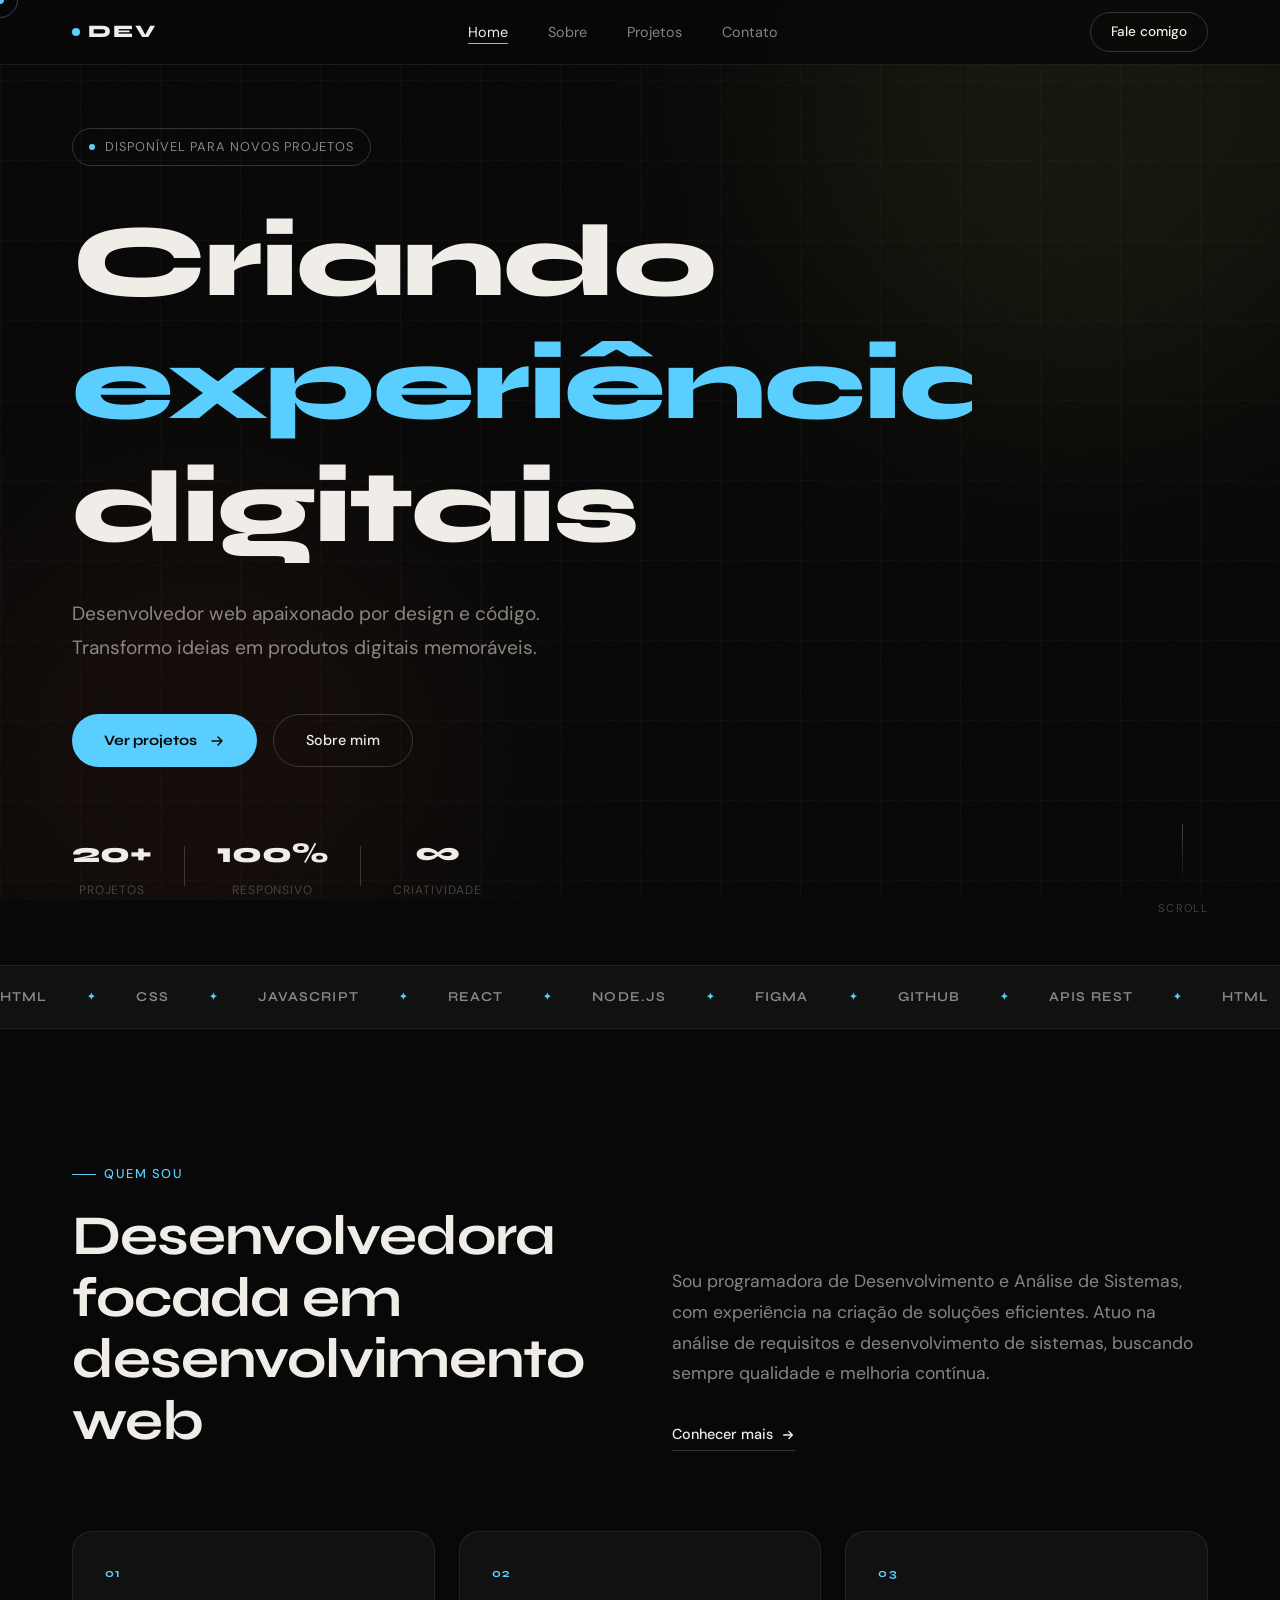
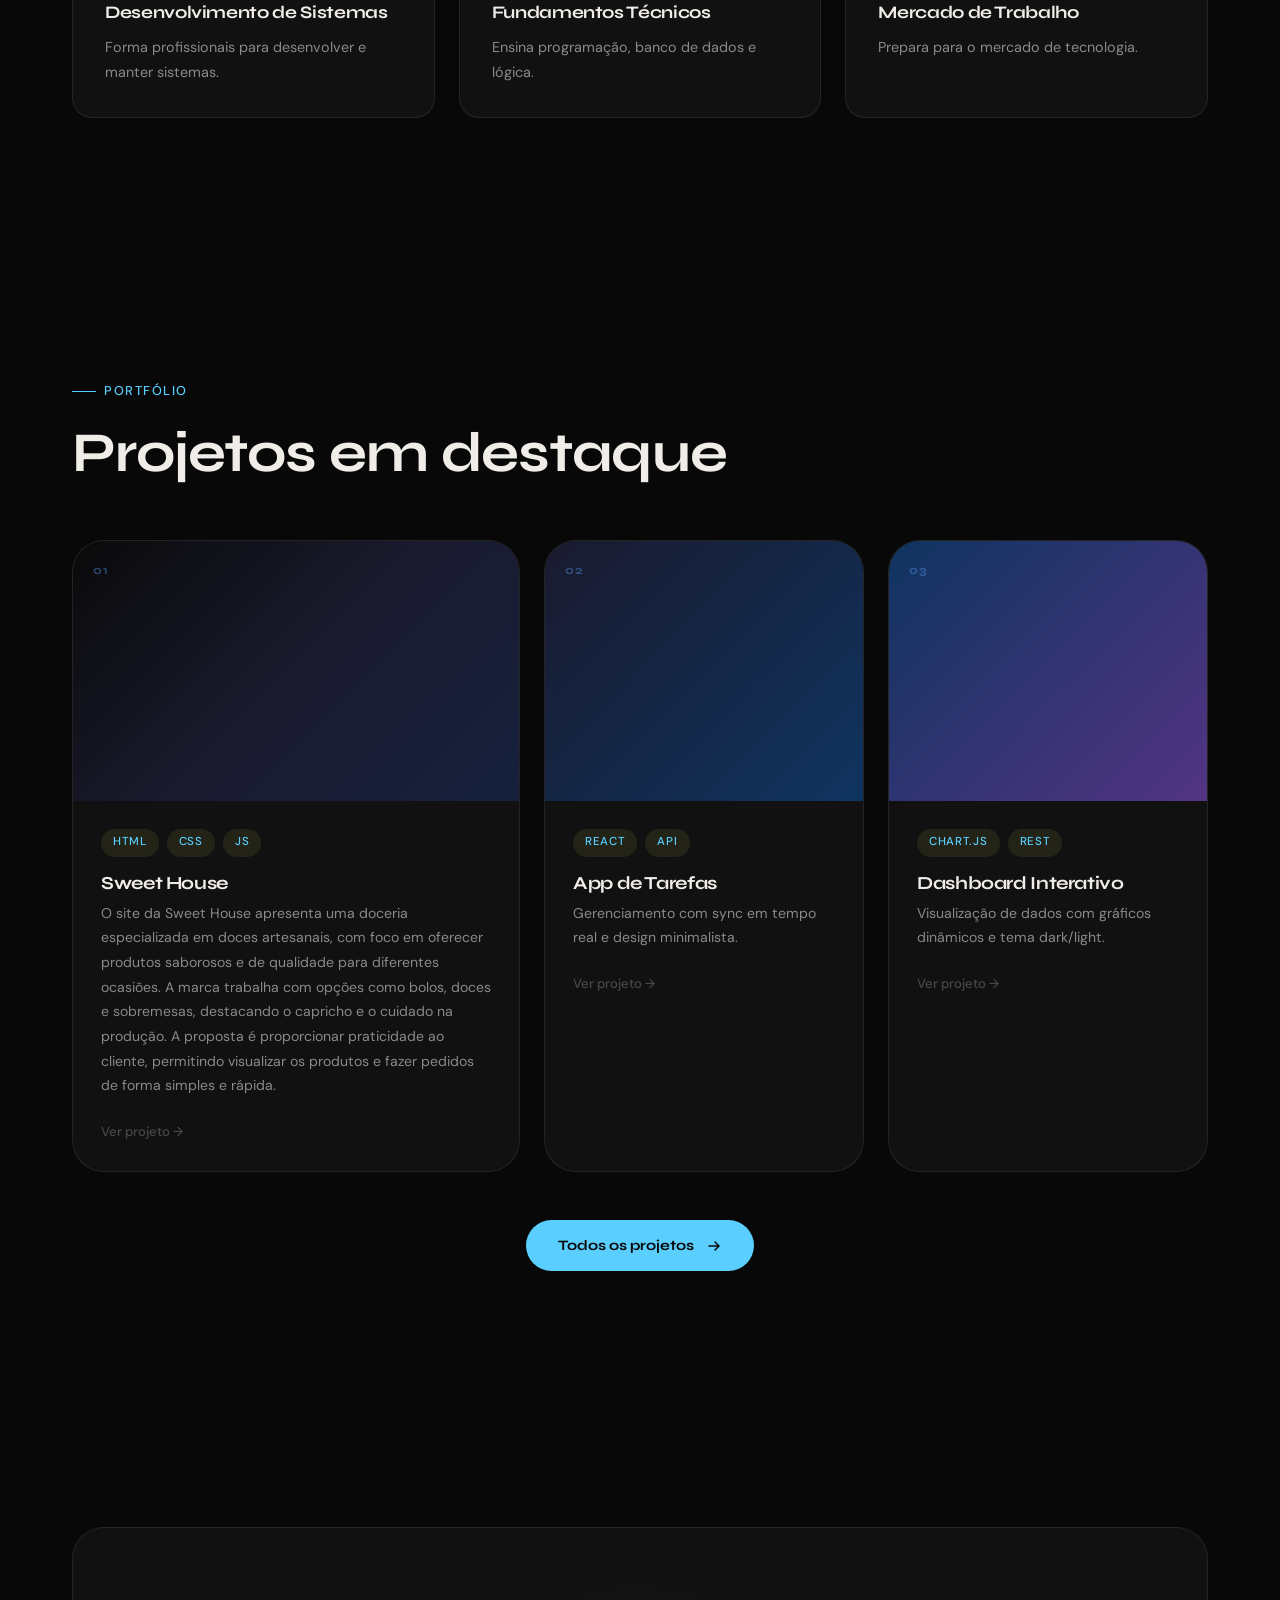
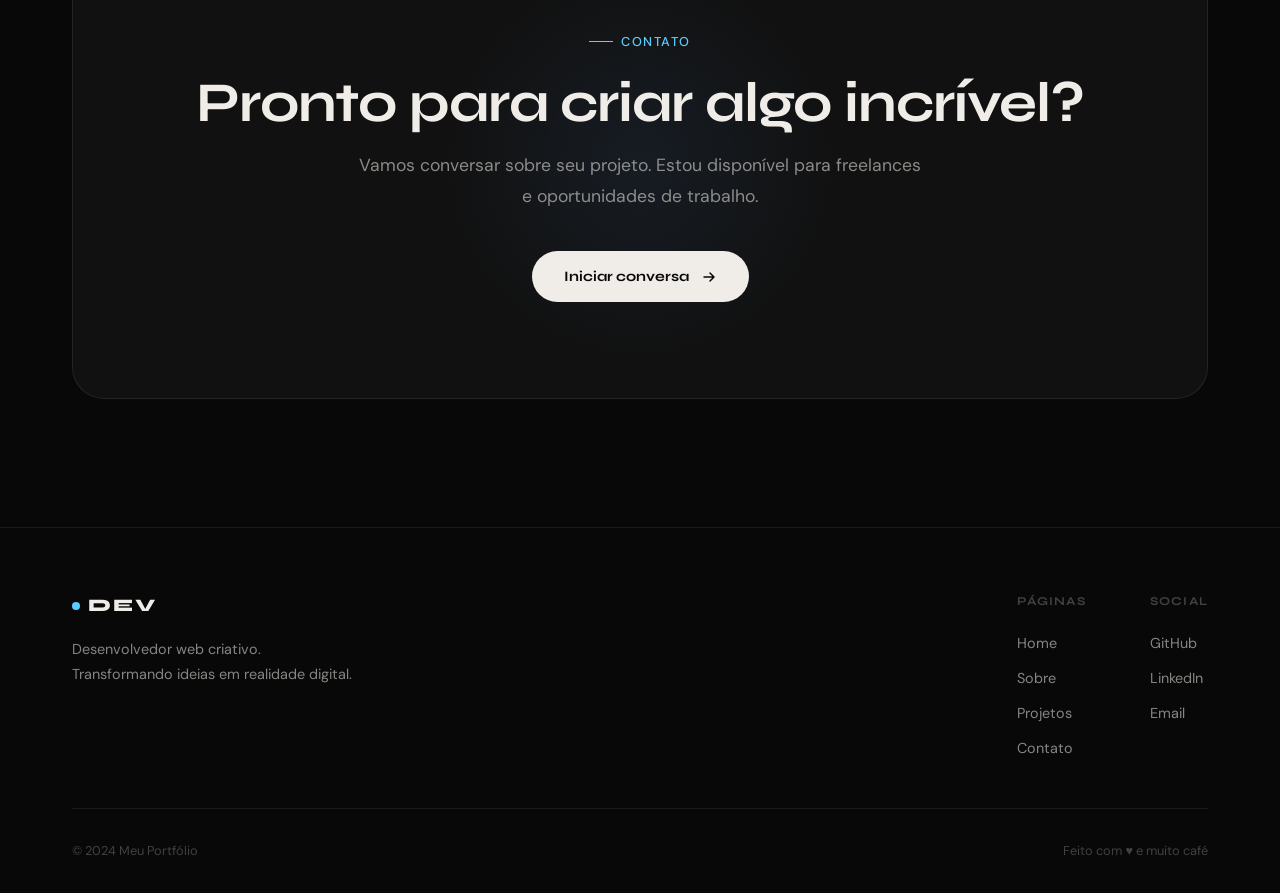
==== index.html @ 5531f0b2 "Add files via upload" ====
<!DOCTYPE html>
<html lang="pt-BR">
<head>
    <meta charset="UTF-8">
    <meta name="viewport" content="width=device-width, initial-scale=1.0">
    <title>Portfólio — Desenvolvedor Web</title>
    <link rel="preconnect" href="https://fonts.googleapis.com">
    <link rel="preconnect" href="https://fonts.gstatic.com" crossorigin>
    <link href="https://fonts.googleapis.com/css2?family=Syne:wght@400;600;700;800&family=DM+Sans:ital,wght@0,300;0,400;0,500;1,300&display=swap" rel="stylesheet">
    <link rel="stylesheet" href="styles.css">
</head>
<body>

    <!-- CURSOR -->
    <div class="cursor" id="cursor"></div>
    <div class="cursor-follower" id="cursorFollower"></div>

    <!-- NAV -->
    <nav class="navbar" id="navbar">
        <div class="nav-inner">
            <a href="index.html" class="logo">
                <span class="logo-dot"></span>
                <span>DEV</span>
            </a>
            <ul class="nav-links">
                <li><a href="index.html" class="nav-link active">Home</a></li>
                <li><a href="sobre.html" class="nav-link">Sobre</a></li>
                <li><a href="projetos.html" class="nav-link">Projetos</a></li>
                <li><a href="contato.html" class="nav-link">Contato</a></li>
            </ul>
            <a href="contato.html" class="nav-cta">Fale comigo</a>
            <button class="hamburger" id="hamburger" aria-label="Menu">
                <span></span><span></span>
            </button>
        </div>
        <div class="mobile-menu" id="mobileMenu">
            <a href="index.html">Home</a>
            <a href="sobre.html">Sobre</a>
            <a href="projetos.html">Projetos</a>
            <a href="contato.html">Contato</a>
        </div>
    </nav>

    <!-- HERO -->
    <section class="hero">
        <div class="hero-bg">
            <div class="grid-lines"></div>
            <div class="blob blob-1"></div>
            <div class="blob blob-2"></div>
            <div class="noise-overlay"></div>
        </div>

        <div class="hero-content">
            <div class="hero-tag reveal">
                <span class="tag-dot"></span>
                Disponível para novos projetos
            </div>

            <h1 class="hero-title reveal">
                <span class="line">Criando</span>
                <span class="line accent-line">experiências</span>
                <span class="line">digitais</span>
            </h1>

            <p class="hero-desc reveal">
                Desenvolvedor web apaixonado por design e código.<br>
                Transformo ideias em produtos digitais memoráveis.
            </p>

            <div class="hero-actions reveal">
                <a href="projetos.html" class="btn-main">
                    <span>Ver projetos</span>
                    <svg width="16" height="16" viewBox="0 0 16 16" fill="none"><path d="M3 8h10M9 4l4 4-4 4" stroke="currentColor" stroke-width="1.5" stroke-linecap="round" stroke-linejoin="round"/></svg>
                </a>
                <a href="sobre.html" class="btn-ghost">Sobre mim</a>
            </div>

            <div class="hero-stats reveal">
                <div class="stat">
                    <span class="stat-n">20+</span>
                    <span class="stat-l">Projetos</span>
                </div>
                <div class="stat-div"></div>
                <div class="stat">
                    <span class="stat-n">100%</span>
                    <span class="stat-l">Responsivo</span>
                </div>
                <div class="stat-div"></div>
                <div class="stat">
                    <span class="stat-n">∞</span>
                    <span class="stat-l">Criatividade</span>
                </div>
            </div>
        </div>

        <div class="hero-scroll">
            <div class="scroll-line"></div>
            <span>scroll</span>
        </div>
    </section>

    <!-- MARQUEE -->
    <div class="marquee-section">
        <div class="marquee-track">
            <div class="marquee-inner">
                <span>HTML</span><span class="sep">✦</span>
                <span>CSS</span><span class="sep">✦</span>
                <span>JavaScript</span><span class="sep">✦</span>
                <span>React</span><span class="sep">✦</span>
                <span>Node.js</span><span class="sep">✦</span>
                <span>Figma</span><span class="sep">✦</span>
                <span>GitHub</span><span class="sep">✦</span>
                <span>APIs REST</span><span class="sep">✦</span>
                <!-- duplicated -->
                <span>HTML</span><span class="sep">✦</span>
                <span>CSS</span><span class="sep">✦</span>
                <span>JavaScript</span><span class="sep">✦</span>
                <span>React</span><span class="sep">✦</span>
                <span>Node.js</span><span class="sep">✦</span>
                <span>Figma</span><span class="sep">✦</span>
                <span>GitHub</span><span class="sep">✦</span>
                <span>APIs REST</span><span class="sep">✦</span>
            </div>
        </div>
    </div>

    <!-- SOBRE RAPIDO -->
    <section class="about-snap section">
        <div class="container">
            <div class="about-snap-grid">
                <div class="about-snap-left">
                    <div class="section-label reveal">Quem sou</div>
                    <h2 class="reveal">Desenvolvedora focada em desenvolvimento web</h2>
                </div>
                <div class="about-snap-right reveal">
                    <p>Sou programadora de Desenvolvimento e Análise de Sistemas, com experiência na criação de soluções eficientes. Atuo na análise de requisitos e desenvolvimento de sistemas, buscando sempre qualidade e melhoria contínua.</p>
                    <a href="sobre.html" class="link-arrow">
                        Conhecer mais
                        <svg width="14" height="14" viewBox="0 0 16 16" fill="none"><path d="M3 8h10M9 4l4 4-4 4" stroke="currentColor" stroke-width="1.5" stroke-linecap="round" stroke-linejoin="round"/></svg>
                    </a>
                </div>
            </div>

            <div class="pillars">
                <div class="pillar reveal">
                    <div class="pillar-num">01</div>
                    <h3>Desenvolvimento de Sistemas</h3>
                    <p>Forma profissionais para desenvolver e manter sistemas.</p>
                </div>
                <div class="pillar reveal" style="animation-delay:.1s">
                    <div class="pillar-num">02</div>
                    <h3>Fundamentos Técnicos</h3>
                    <p>Ensina programação, banco de dados e lógica.</p>
                </div>
                <div class="pillar reveal" style="animation-delay:.2s">
                    <div class="pillar-num">03</div>
                    <h3>Mercado de Trabalho</h3>
                    <p>Prepara para o mercado de tecnologia.</p>
                </div>
            </div>
        </div>
    </section>

    <!-- PROJETOS EM DESTAQUE -->
    <section class="featured-projects section">
        <div class="container">
            <div class="section-header reveal">
                <div class="section-label">Portfólio</div>
                <h2>Projetos em destaque</h2>
            </div>

            <div class="proj-grid">
                <a href="projetos.html" class="proj-card proj-card--large reveal">
                    <div class="proj-card-img" style="background: linear-gradient(135deg, #0A0A0A 0%, #1a1a2e 50%, #16213e 100%);">
                        <div class="proj-card-overlay1"></div>
                        <span class="proj-num">01</span>
                    </div>
                    <div class="proj-card-info">
                        <div class="proj-tags">
                            <span>HTML</span><span>CSS</span><span>JS</span>
                        </div>
                        <h3>Sweet House</h3>
                        <p>O site da Sweet House apresenta uma doceria especializada em doces artesanais, com foco em oferecer produtos saborosos e de qualidade para diferentes ocasiões. A marca trabalha com opções como bolos, doces e sobremesas, destacando o capricho e o cuidado na produção. A proposta é proporcionar praticidade ao cliente, permitindo visualizar os produtos e fazer pedidos de forma simples e rápida.</p>
                        <span class="proj-link">Ver projeto →</span>
                    </div>
                </a>

                <a href="projetos.html" class="proj-card reveal" style="animation-delay:.1s">
                    <div class="proj-card-img" style="background: linear-gradient(135deg, #1a1a2e 0%, #0f3460 100%);">
                        <div class="proj-card-overlay2"></div>
                        <span class="proj-num">02</span>
                    </div>
                    <div class="proj-card-info">
                        <div class="proj-tags">
                            <span>React</span><span>API</span>
                        </div>
                        <h3>App de Tarefas</h3>
                        <p>Gerenciamento com sync em tempo real e design minimalista.</p>
                        <span class="proj-link">Ver projeto →</span>
                    </div>
                </a>

                <a href="projetos.html" class="proj-card reveal" style="animation-delay:.2s">
                    <div class="proj-card-img" style="background: linear-gradient(135deg, #0f3460 0%, #533483 100%);">
                        <div class="proj-card-overlay3"></div>
                        <span class="proj-num">03</span>
                    </div>
                    <div class="proj-card-info">
                        <div class="proj-tags">
                            <span>Chart.js</span><span>REST</span>
                        </div>
                        <h3>Dashboard Interativo</h3>
                        <p>Visualização de dados com gráficos dinâmicos e tema dark/light.</p>
                        <span class="proj-link">Ver projeto →</span>
                    </div>
                </a>
            </div>

            <div class="section-cta reveal">
                <a href="projetos.html" class="btn-main">
                    <span>Todos os projetos</span>
                    <svg width="16" height="16" viewBox="0 0 16 16" fill="none"><path d="M3 8h10M9 4l4 4-4 4" stroke="currentColor" stroke-width="1.5" stroke-linecap="round" stroke-linejoin="round"/></svg>
                </a>
            </div>
        </div>
    </section>

    <!-- CTA FINAL -->
    <section class="cta-final section">
        <div class="container">
            <div class="cta-box reveal">
                <div class="cta-bg-blur"></div>
                <div class="cta-content">
                    <span class="section-label">Contato</span>
                    <h2>Pronto para criar algo incrível?</h2>
                    <p>Vamos conversar sobre seu projeto. Estou disponível para freelances e oportunidades de trabalho.</p>
                    <a href="contato.html" class="btn-main btn-main--light">
                        <span>Iniciar conversa</span>
                        <svg width="16" height="16" viewBox="0 0 16 16" fill="none"><path d="M3 8h10M9 4l4 4-4 4" stroke="currentColor" stroke-width="1.5" stroke-linecap="round" stroke-linejoin="round"/></svg>
                    </a>
                </div>
            </div>
        </div>
    </section>

    <!-- FOOTER -->
    <footer class="footer">
        <div class="container">
            <div class="footer-inner">
                <div class="footer-brand">
                    <a href="index.html" class="logo">
                        <span class="logo-dot"></span>DEV
                    </a>
                    <p>Desenvolvedor web criativo.<br>Transformando ideias em realidade digital.</p>
                </div>
                <div class="footer-links">
                    <div class="footer-col">
                        <span class="footer-col-title">Páginas</span>
                        <a href="index.html">Home</a>
                        <a href="sobre.html">Sobre</a>
                        <a href="projetos.html">Projetos</a>
                        <a href="contato.html">Contato</a>
                    </div>
                    <div class="footer-col">
                        <span class="footer-col-title">Social</span>
                        <a href="#">GitHub</a>
                        <a href="#">LinkedIn</a>
                        <a href="#">Email</a>
                    </div>
                </div>
            </div>
            <div class="footer-bottom">
                <span>© 2024 Meu Portfólio</span>
                <span>Feito com ♥ e muito café</span>
            </div>
        </div>
    </footer>

    <script src="script.js"></script>
</body>
</html>
---- styles.css ----
/* ================================================
   PORTFÓLIO — DESIGN SYSTEM
   Aesthetic: Dark Editorial / Modern Tech
   Fonts: Syne (display) + DM Sans (body)
   ================================================ */

*, *::before, *::after { margin:0; padding:0; box-sizing:border-box; }

:root {
    --bg:        #080808;
    --surface:   #111111;
    --surface2:  #1a1a1a;
    --border:    rgba(255,255,255,0.08);
    --border-h:  rgba(255,255,255,0.18);

    --fg:        #f0ede8;
    --fg-muted:  rgba(240,237,232,0.55);
    --fg-faint:  rgba(240,237,232,0.25);

    --accent:    #5aceff;       /* electric lime */
    --accent2:   #356bff;       /* orange spark */

    --r:         0.75rem;
    --r-lg:      1.25rem;
    --r-xl:      2rem;

    --ease:      cubic-bezier(0.16, 1, 0.3, 1);
}

html { scroll-behavior: smooth; }

body {
    font-family: 'DM Sans', sans-serif;
    background: var(--bg);
    color: var(--fg);
    line-height: 1.6;
    cursor: none;
    overflow-x: hidden;
}

/* ── CUSTOM CURSOR ── */
.cursor {
    position: fixed; top:0; left:0; z-index:9999;
    width:8px; height:8px;
    background: var(--accent);
    border-radius: 50%;
    pointer-events: none;
    transform: translate(-50%, -50%);
    transition: transform .1s var(--ease);
    mix-blend-mode: difference;
}
.cursor-follower {
    position: fixed; top:0; left:0; z-index:9998;
    width:36px; height:36px;
    border: 1.5px solid rgba(90, 162, 255, 0.4);
    border-radius: 50%;
    pointer-events: none;
    transform: translate(-50%, -50%);
    transition: transform .18s var(--ease), width .3s var(--ease), height .3s var(--ease), opacity .3s;
}
body:has(a:hover) .cursor-follower,
body:has(button:hover) .cursor-follower {
    width: 60px; height: 60px;
    border-color: var(--accent);
}

/* ── TYPOGRAPHY ── */
h1,h2,h3,h4 {
    font-family: 'Syne', sans-serif;
    font-weight: 700;
    color: var(--fg);
    line-height: 1.1;
    letter-spacing: -0.02em;
}
h1 { font-size: clamp(3rem, 8vw, 7rem); font-weight: 800; }
h2 { font-size: clamp(2rem, 5vw, 3.5rem); }
h3 { font-size: clamp(1.2rem, 2.5vw, 1.6rem); font-weight: 700; }
p  { color: var(--fg-muted); line-height: 1.75; }
a  { text-decoration: none; color: inherit; }

/* ── LAYOUT ── */
.container { max-width: 1200px; margin: 0 auto; padding: 0 2rem; }
.section    { padding: 8rem 0; }

/* ── SECTION LABEL ── */
.section-label {
    display: inline-flex; align-items: center; gap: .5rem;
    font-family: 'DM Sans', sans-serif;
    font-size: .8rem; font-weight: 500;
    letter-spacing: .12em; text-transform: uppercase;
    color: var(--accent);
    margin-bottom: 1.25rem;
}
.section-label::before {
    content: '';
    display: inline-block;
    width: 1.5rem; height: 1px;
    background: var(--accent);
}

/* ── NAVBAR ── */
.navbar {
    position: fixed; top:0; left:0; right:0; z-index: 100;
    background: rgba(8,8,8,0.85);
    backdrop-filter: blur(20px);
    border-bottom: 1px solid var(--border);
    transition: background .3s;
}
.nav-inner {
    max-width: 1200px; margin: 0 auto; padding: 0 2rem;
    display: flex; align-items: center; justify-content: space-between;
    height: 4rem;
}
.logo {
    font-family: 'Syne', sans-serif;
    font-size: 1.1rem; font-weight: 800;
    letter-spacing: .1em;
    display: flex; align-items: center; gap: .5rem;
    color: var(--fg);
}
.logo-dot {
    width: 8px; height: 8px;
    background: var(--accent);
    border-radius: 50%;
    display: inline-block;
}
.nav-links {
    display: flex; list-style: none; gap: 2.5rem;
}
.nav-link {
    font-size: .9rem; font-weight: 400;
    color: var(--fg-muted);
    position: relative; transition: color .3s;
}
.nav-link::after {
    content: '';
    position: absolute; bottom: -3px; left:0; right:0;
    height: 1px; background: var(--accent);
    transform: scaleX(0); transform-origin: right;
    transition: transform .3s var(--ease);
}
.nav-link:hover, .nav-link.active { color: var(--fg); }
.nav-link:hover::after, .nav-link.active::after {
    transform: scaleX(1); transform-origin: left;
}
.nav-cta {
    font-size: .85rem; font-weight: 500;
    padding: .5rem 1.25rem;
    border: 1px solid var(--border-h);
    border-radius: 999px;
    color: var(--fg);
    transition: all .3s var(--ease);
}
.nav-cta:hover {
    background: var(--accent); color: var(--bg);
    border-color: var(--accent);
}
.hamburger {
    display: none; flex-direction: column; gap: 5px;
    background: none; border: none; cursor: none; padding: .25rem;
}
.hamburger span {
    display: block; width: 22px; height: 1.5px;
    background: var(--fg); border-radius: 2px;
    transition: all .3s var(--ease);
}
.mobile-menu {
    display: none; flex-direction: column; gap: 0;
    border-top: 1px solid var(--border);
    padding: 1rem 2rem;
}
.mobile-menu a {
    padding: .85rem 0;
    border-bottom: 1px solid var(--border);
    font-family: 'Syne', sans-serif;
    font-size: 1.1rem;
    color: var(--fg-muted);
    transition: color .2s;
}
.mobile-menu a:hover { color: var(--accent); }
.mobile-menu.open { display: flex; }

@media (max-width: 768px) {
    .nav-links, .nav-cta { display: none; }
    .hamburger { display: flex; }
}

/* ── HERO ── */
.hero {
    min-height: 100vh;
    display: flex; align-items: center;
    padding: 8rem 2rem 4rem;
    position: relative;
    overflow: hidden;
    max-width: 1200px; margin: 0 auto;
}
.hero-bg {
    position: fixed; inset: 0; z-index: -1; overflow: hidden;
}
.grid-lines {
    position: absolute; inset: 0;
    background-image:
        linear-gradient(rgba(255,255,255,0.025) 1px, transparent 1px),
        linear-gradient(90deg, rgba(255,255,255,0.025) 1px, transparent 1px);
    background-size: 80px 80px;
}
.blob {
    position: absolute;
    border-radius: 50%;
    filter: blur(100px);
    animation: blobMove 12s ease-in-out infinite;
}
.blob-1 {
    width: 600px; height: 600px;
    background: rgba(232,255,90,0.06);
    top: -200px; right: -100px;
    animation-delay: 0s;
}
.blob-2 {
    width: 500px; height: 500px;
    background: rgba(255,107,53,0.05);
    bottom: -100px; left: -50px;
    animation-delay: -6s;
}
@keyframes blobMove {
    0%,100% { transform: translate(0,0) scale(1); }
    33%      { transform: translate(40px,-30px) scale(1.05); }
    66%      { transform: translate(-20px,20px) scale(.97); }
}
.noise-overlay {
    position: absolute; inset: 0;
    background-image: url("data:image/svg+xml,%3Csvg viewBox='0 0 256 256' xmlns='http://www.w3.org/2000/svg'%3E%3Cfilter id='noise'%3E%3CfeTurbulence type='fractalNoise' baseFrequency='0.9' numOctaves='4' stitchTiles='stitch'/%3E%3C/filter%3E%3Crect width='100%25' height='100%25' filter='url(%23noise)' opacity='0.04'/%3E%3C/svg%3E");
    pointer-events: none; opacity: .4;
}

.hero-content {
    max-width: 900px; z-index: 1;
}
.hero-tag {
    display: inline-flex; align-items: center; gap: .6rem;
    font-size: .8rem; letter-spacing: .08em; text-transform: uppercase;
    color: var(--fg-muted);
    border: 1px solid var(--border-h);
    padding: .5rem 1rem; border-radius: 999px;
    margin-bottom: 2.5rem;
}
.tag-dot {
    width: 6px; height: 6px;
    background: var(--accent); border-radius: 50%;
    animation: pulse 2s ease-in-out infinite;
}
@keyframes pulse {
    0%,100% { opacity:1; transform:scale(1); }
    50%      { opacity:.4; transform:scale(.7); }
}
.hero-title {
    display: flex; flex-direction: column;
    gap: .1em;
    margin-bottom: 2rem;
}
.hero-title .line { display: block; overflow: hidden; }
.accent-line { color: var(--accent); }
.hero-desc {
    font-size: clamp(1rem, 2vw, 1.2rem);
    color: var(--fg-muted);
    margin-bottom: 3rem;
    line-height: 1.8;
}
.hero-actions {
    display: flex; gap: 1rem; flex-wrap: wrap;
    margin-bottom: 4rem;
}
.hero-stats {
    display: flex; align-items: center; gap: 2rem;
}
.stat { text-align: center; }
.stat-n {
    display: block;
    font-family: 'Syne', sans-serif;
    font-size: 1.75rem; font-weight: 800;
    color: var(--fg);
}
.stat-l {
    font-size: .75rem; color: var(--fg-faint);
    text-transform: uppercase; letter-spacing: .08em;
}
.stat-div { width: 1px; height: 2.5rem; background: var(--border-h); }

.hero-scroll {
    position: absolute; bottom: 3rem; right: 2rem;
    display: flex; flex-direction: column; align-items: center; gap: .75rem;
    color: var(--fg-faint); font-size: .7rem; letter-spacing: .12em;
    text-transform: uppercase;
}
.scroll-line {
    width: 1px; height: 4rem;
    background: linear-gradient(to bottom, var(--fg-faint), transparent);
    animation: scrollAnim 2s ease-in-out infinite;
}
@keyframes scrollAnim {
    0%   { transform: scaleY(0); transform-origin: top; }
    50%  { transform: scaleY(1); transform-origin: top; }
    51%  { transform: scaleY(1); transform-origin: bottom; }
    100% { transform: scaleY(0); transform-origin: bottom; }
}

/* ── BUTTONS ── */
.btn-main {
    display: inline-flex; align-items: center; gap: .75rem;
    padding: .875rem 2rem;
    background: var(--accent);
    color: var(--bg);
    font-family: 'Syne', sans-serif;
    font-size: .9rem; font-weight: 700;
    border-radius: 999px;
    transition: all .3s var(--ease);
    position: relative; overflow: hidden;
}
.btn-main::before {
    content: '';
    position: absolute; inset: 0;
    background: rgba(0,0,0,0.15);
    transform: scaleX(0); transform-origin: left;
    transition: transform .3s var(--ease);
}
.btn-main:hover::before { transform: scaleX(1); }
.btn-main:hover { transform: translateY(-2px); box-shadow: 0 12px 40px rgba(232,255,90,0.25); }
.btn-main svg { transition: transform .3s var(--ease); }
.btn-main:hover svg { transform: translateX(4px); }

.btn-main--light {
    background: var(--fg);
    color: var(--bg);
}
.btn-main--light:hover { box-shadow: 0 12px 40px rgba(240,237,232,0.2); }

.btn-ghost {
    display: inline-flex; align-items: center; gap: .75rem;
    padding: .875rem 2rem;
    border: 1px solid var(--border-h);
    color: var(--fg);
    font-size: .9rem; font-weight: 500;
    border-radius: 999px;
    transition: all .3s var(--ease);
}
.btn-ghost:hover {
    background: var(--surface); border-color: var(--fg-muted);
    transform: translateY(-2px);
}

.link-arrow {
    display: inline-flex; align-items: center; gap: .5rem;
    font-size: .9rem; font-weight: 500;
    color: var(--fg);
    border-bottom: 1px solid var(--border-h);
    padding-bottom: .25rem;
    transition: all .3s var(--ease);
}
.link-arrow:hover { color: var(--accent); border-color: var(--accent); gap: .75rem; }

/* ── MARQUEE ── */
.marquee-section {
    border-top: 1px solid var(--border);
    border-bottom: 1px solid var(--border);
    overflow: hidden;
    padding: 1.25rem 0;
    background: var(--surface);
}
.marquee-track { overflow: hidden; }
.marquee-inner {
    display: flex; align-items: center; gap: 2.5rem;
    width: max-content;
    animation: marquee 25s linear infinite;
    font-family: 'Syne', sans-serif;
    font-size: .85rem; font-weight: 600;
    letter-spacing: .08em; text-transform: uppercase;
    color: var(--fg-muted);
}
.marquee-inner:hover { animation-play-state: paused; }
.sep { color: var(--accent); font-size: .6rem; }
@keyframes marquee {
    from { transform: translateX(0); }
    to   { transform: translateX(-50%); }
}

/* ── ABOUT SNAP ── */
.about-snap { background: var(--bg); }
.about-snap-grid {
    display: grid; grid-template-columns: 1fr 1fr; gap: 4rem;
    margin-bottom: 5rem;
    align-items: end;
}
.about-snap-left h2 { margin-top: 0; }
.about-snap-right p {
    font-size: 1.1rem; margin-bottom: 2rem;
}
.pillars {
    display: grid; grid-template-columns: repeat(3,1fr); gap: 1.5rem;
}
.pillar {
    background: var(--surface);
    border: 1px solid var(--border);
    border-radius: var(--r-lg);
    padding: 2rem;
    transition: all .4s var(--ease);
    position: relative; overflow: hidden;
}
.pillar::before {
    content: '';
    position: absolute; inset: 0;
    background: linear-gradient(135deg, rgba(232,255,90,0.05), transparent);
    opacity: 0; transition: opacity .3s;
}
.pillar:hover { border-color: var(--border-h); transform: translateY(-4px); }
.pillar:hover::before { opacity: 1; }
.pillar-num {
    font-family: 'Syne', sans-serif;
    font-size: .75rem; font-weight: 700;
    color: var(--accent); letter-spacing: .1em;
    margin-bottom: 1.25rem;
}
.pillar h3 { font-size: 1.1rem; margin-bottom: .75rem; }
.pillar p  { font-size: .9rem; color: var(--fg-muted); }

/* ── FEATURED PROJECTS ── */
.featured-projects { background: var(--bg); }
.section-header { margin-bottom: 3.5rem; }
.proj-grid {
    display: grid;
    grid-template-columns: 1.4fr 1fr 1fr;
    grid-template-rows: auto;
    gap: 1.5rem;
}
.proj-card {
    border: 1px solid var(--border);
    border-radius: var(--r-xl);
    overflow: hidden;
    background: var(--surface);
    transition: all .4s var(--ease);
    display: flex; flex-direction: column;
    position: relative;
}
.proj-card:hover { border-color: var(--border-h); transform: translateY(-6px); box-shadow: 0 24px 60px rgba(0,0,0,0.4); }
.proj-card--large { grid-row: span 1; }
.proj-card-img {
    height: 260px; position: relative;
    transition: transform .5s var(--ease);
    overflow: hidden;
}
.proj-card:hover .proj-card-img { transform: scale(1.03); }
.proj-card-overlay1 {
    position: absolute; inset: 0;
    background-image: url("https://sweet-house-ps.onrender.com/images/fundo.jpg");
    background-size: cover;
    background-position: center;
}
.proj-card-overlay2 {
    position: absolute; inset: 0;
    background-image: url("https://jokenpo-f6ar.onrender.com/img/Jo-Ken-Po.png");
    background-position: center;
}
.proj-card-overlay3 {
    position: absolute; inset: 0;
    background-image: url("https://raw.githubusercontent.com/sasasantos/Pata-amiga/refs/heads/main/imagens/loja.jpg");
    background-size: cover;
    background-position: center;
}
.proj-num {
    position: absolute; top: 1.25rem; left: 1.25rem;
    font-family: 'Syne', sans-serif;
    font-size: .75rem; font-weight: 700; letter-spacing: .1em;
    color:rgba(90, 162, 255, 0.4);
}
.proj-card-info { padding: 1.75rem; }
.proj-tags {
    display: flex; flex-wrap: wrap; gap: .5rem;
    margin-bottom: 1rem;
}
.proj-tags span {
    font-size: .72rem; font-weight: 500;
    letter-spacing: .06em; text-transform: uppercase;
    color: var(--accent);
    background: rgba(232,255,90,0.08);
    padding: .3rem .75rem; border-radius: 999px;
}
.proj-card h3 { font-size: 1.15rem; margin-bottom: .5rem; }
.proj-card p  { font-size: .88rem; color: var(--fg-muted); margin-bottom: 1.25rem; }
.proj-link {
    font-size: .82rem; font-weight: 500;
    color: var(--fg-faint);
    transition: color .3s;
}
.proj-card:hover .proj-link { color: var(--accent); }
.section-cta { margin-top: 3rem; text-align: center; }

/* ── CTA FINAL ── */
.cta-final { background: var(--bg); }
.cta-box {
    background: var(--surface);
    border: 1px solid var(--border);
    border-radius: var(--r-xl);
    padding: 6rem 4rem;
    text-align: center;
    position: relative; overflow: hidden;
}
.cta-bg-blur {
    position: absolute;
    width: 400px; height: 400px;
    background: radial-gradient(circle, rgba(90, 162, 255, 0.08) 0%, transparent 70%);
    top: 50%; left: 50%; transform: translate(-50%,-50%);
    border-radius: 50%;
    pointer-events: none;
}
.cta-content { position: relative; z-index: 1; }
.cta-content h2 { margin-bottom: 1rem; }
.cta-content p  { font-size: 1.1rem; margin-bottom: 2.5rem; max-width: 36rem; margin-left: auto; margin-right: auto; }

/* ── FOOTER ── */
.footer {
    border-top: 1px solid var(--border);
    padding: 4rem 0 2rem;
    background: var(--bg);
}
.footer-inner {
    display: flex; justify-content: space-between; gap: 4rem;
    margin-bottom: 3rem;
}
.footer-brand .logo { margin-bottom: 1rem; }
.footer-brand p { font-size: .9rem; max-width: 20rem; }
.footer-links { display: flex; gap: 4rem; }
.footer-col { display: flex; flex-direction: column; gap: .75rem; }
.footer-col-title {
    font-family: 'Syne', sans-serif;
    font-size: .75rem; font-weight: 700;
    letter-spacing: .1em; text-transform: uppercase;
    color: var(--fg-faint); margin-bottom: .5rem;
}
.footer-col a { font-size: .9rem; color: var(--fg-muted); transition: color .2s; }
.footer-col a:hover { color: var(--fg); }
.footer-bottom {
    display: flex; justify-content: space-between;
    padding-top: 2rem;
    border-top: 1px solid var(--border);
    font-size: .8rem; color: var(--fg-faint);
}

/* ── ANIMATIONS / REVEAL ── */
.reveal {
    opacity: 0; transform: translateY(28px);
    transition: opacity .7s var(--ease), transform .7s var(--ease);
}
.reveal.visible { opacity: 1; transform: translateY(0); }

/* ── RESPONSIVE ── */
@media (max-width: 1024px) {
    .proj-grid { grid-template-columns: 1fr 1fr; }
    .proj-card--large { grid-column: span 2; }
    .about-snap-grid { grid-template-columns: 1fr; gap: 2rem; }
    .pillars { grid-template-columns: 1fr 1fr; }
}
@media (max-width: 768px) {
    .section { padding: 5rem 0; }
    .proj-grid { grid-template-columns: 1fr; }
    .proj-card--large { grid-column: span 1; }
    .pillars { grid-template-columns: 1fr; }
    .hero-stats { gap: 1.25rem; }
    .footer-inner { flex-direction: column; gap: 2.5rem; }
    .footer-links { gap: 2rem; }
    .cta-box { padding: 3.5rem 2rem; }
    .footer-bottom { flex-direction: column; gap: .5rem; text-align: center; }
}

/* ══════════════════════════════════════
   SOBRE PAGE
══════════════════════════════════════ */
.page-hero {
    padding: 10rem 0 5rem;
    border-bottom: 1px solid var(--border);
}
.page-hero-inner { max-width: 800px; }
.back-btn {
    display: inline-flex; align-items: center; gap: .5rem;
    font-size: .85rem; color: var(--fg-muted);
    margin-bottom: 2.5rem;
    transition: all .3s;
}
.back-btn:hover { color: var(--accent); gap: .75rem; }

.bio-section { background: var(--bg); }
.bio-grid {
    display: grid; grid-template-columns: 1fr 1fr; gap: 6rem;
    align-items: start;
}
.bio-img-wrap {
    position: relative;
}
.bio-img {
    width: 100%; aspect-ratio: 4/5;
    border-radius: var(--r-xl);
    background-size: cover; background-position: center;
    border: 1px solid var(--border);
}
.bio-img-badge {
    position: absolute; bottom: -1.5rem; right: -1.5rem;
    background: var(--accent);
    color: var(--bg);
    font-family: 'Syne', sans-serif;
    font-size: .8rem; font-weight: 700;
    padding: 1rem 1.25rem;
    border-radius: var(--r);
    text-align: center;
    line-height: 1.3;
}
.bio-text .section-label { margin-bottom: 1rem; }
.bio-text h2 { margin-bottom: 2rem; }
.bio-text p  { font-size: 1rem; margin-bottom: 1.25rem; }
.bio-highlight {
    font-family: 'Syne', sans-serif;
    font-size: 1.1rem !important;
    color: var(--accent) !important;
    font-weight: 600 !important;
    margin-top: 2rem !important;
}

.skills-section { background: var(--surface); }
.skills-big-grid {
    display: grid; grid-template-columns: 1fr 1fr; gap: 5rem;
}
.skill-group h3 {
    font-size: 1rem; color: var(--fg-muted);
    text-transform: uppercase; letter-spacing: .1em;
    margin-bottom: 2rem;
    padding-bottom: 1rem;
    border-bottom: 1px solid var(--border);
}
.skill-bars { display: flex; flex-direction: column; gap: 1.25rem; }
.skill-bar-item {}
.skill-bar-label {
    display: flex; justify-content: space-between;
    font-size: .85rem; margin-bottom: .5rem;
    color: var(--fg-muted);
}
.skill-bar-track {
    height: 4px; background: var(--surface2);
    border-radius: 999px; overflow: hidden;
}
.skill-bar-fill {
    height: 100%; background: var(--accent);
    border-radius: 999px;
    width: 0;
    transition: width 1.2s var(--ease);
}
.skill-bar-fill.animated { }

.soft-grid {
    display: grid; grid-template-columns: repeat(4,1fr); gap: 1rem;
    margin-top: 4rem;
}
.soft-card {
    background: var(--bg);
    border: 1px solid var(--border);
    border-radius: var(--r-lg);
    padding: 1.75rem 1.25rem;
    text-align: center;
    transition: all .3s var(--ease);
}
.soft-card:hover { border-color: var(--accent); transform: translateY(-4px); }
.soft-icon { font-size: 1.75rem; margin-bottom: .75rem; }
.soft-card h3 { font-size: .95rem; margin-bottom: .4rem; }
.soft-card p  { font-size: .8rem; color: var(--fg-faint); }

.tags-section { background: var(--bg); }
.tags-cloud { display: flex; flex-wrap: wrap; gap: .75rem; margin-top: 3rem; }
.tag-chip {
    padding: .6rem 1.25rem;
    border: 1px solid var(--border);
    border-radius: 999px;
    font-size: .85rem; color: var(--fg-muted);
    transition: all .25s;
}
.tag-chip:hover { border-color: var(--accent); color: var(--accent); }

/* ══════════════════════════════════════
   PROJETOS PAGE
══════════════════════════════════════ */
.projects-section { background: var(--bg); }
.proj-big-grid {
    display: grid; grid-template-columns: 1fr 1fr; gap: 2rem;
}
.proj-big-card {
    background: var(--surface);
    border: 1px solid var(--border);
    border-radius: var(--r-xl);
    overflow: hidden;
    transition: all .4s var(--ease);
}
.proj-big-card:hover { border-color: var(--border-h); transform: translateY(-6px); box-shadow: 0 24px 60px rgba(0,0,0,.5); }
.proj-big-img {
    height: 280px; position: relative; overflow: hidden;
}
.proj-big-img-inner1 {
    background-image: url("https://sweet-house-ps.onrender.com/images/fundo.jpg");
    background-size: cover;
    background-position: center;
    width: 100%; height: 100%;
    transition: transform .5s var(--ease);
}
.proj-big-img-inner2 {
    background-image: url("https://jokenpo-f6ar.onrender.com/img/Jo-Ken-Po.png");
    background-size: cover;
    background-position: center;
    width: 100%; height: 100%;
    transition: transform .5s var(--ease);
}
.proj-big-img-inner3 {
    background-image: url("https://raw.githubusercontent.com/sasasantos/Pata-amiga/refs/heads/main/imagens/loja.jpg");
    background-size: cover;
    background-position: center;
    width: 100%; height: 100%;
    transition: transform .5s var(--ease);
}
.proj-big-img-inner4 {
    background-image: url("imagens/harry_potter.png");
    background-size: cover;
    background-position: center;
    width: 100%; height: 100%;
    transition: transform .5s var(--ease);
}
.proj-big-img-inner5 {
    background-image: url("imagens/gatinha_marie.png");
    background-size: cover;
    background-position: center;
    width: 100%; height: 100%;
    transition: transform .5s var(--ease);
}
.proj-big-img-inner6 {
    background-image: url("imagens/mundo\ das\ frutas.png");
    background-size: cover;
    background-position: center;
    width: 100%; height: 100%;
    transition: transform .5s var(--ease);
}

.proj-big-card:hover .proj-big-img-inner { transform: scale(1.05); }
.proj-big-body { padding: 2rem; }
.proj-big-body h3 { font-size: 1.3rem; margin-bottom: .75rem; }
.proj-big-body p  { font-size: .9rem; margin-bottom: 1.5rem; }
.proj-big-tags { display: flex; flex-wrap: wrap; gap: .5rem; margin-bottom: 1.75rem; }
.proj-big-tags span {
    font-size: .72rem; font-weight: 500; letter-spacing: .06em; text-transform: uppercase;
    color: var(--accent);
    background: rgba(232,255,90,.07);
    padding: .3rem .75rem; border-radius: 999px;
}
.proj-big-links {
    display: flex; gap: .75rem;
    padding-top: 1.5rem; border-top: 1px solid var(--border);
}
.proj-btn {
    flex: 1; text-align: center;
    padding: .75rem;
    border-radius: var(--r);
    font-size: .85rem; font-weight: 600;
    font-family: 'Syne', sans-serif;
    transition: all .3s var(--ease);
}
.proj-btn-gh {
    background: var(--surface2); color: var(--fg-muted);
    border: 1px solid var(--border);
}
.proj-btn-gh:hover { color: var(--fg); border-color: var(--border-h); }
.proj-btn-demo {
    background: var(--accent); color: var(--bg);
}
.proj-btn-demo:hover { opacity: .85; }

/* ══════════════════════════════════════
   CONTATO PAGE
══════════════════════════════════════ */
.contact-section { background: var(--bg); }
.contact-grid {
    display: grid; grid-template-columns: 1fr 1.2fr; gap: 5rem;
}
.contact-info h2 { margin-bottom: 1rem; }
.contact-info > p { font-size: 1.05rem; margin-bottom: 3rem; }
.contact-items { display: flex; flex-direction: column; gap: 2rem; margin-bottom: 3rem; }
.contact-item {
    display: flex; gap: 1.25rem; align-items: flex-start;
}
.ci-icon {
    width: 3rem; height: 3rem;
    background: var(--surface);
    border: 1px solid var(--border);
    border-radius: var(--r);
    display: flex; align-items: center; justify-content: center;
    font-size: 1.2rem; flex-shrink: 0;
    transition: all .3s;
}
.contact-item:hover .ci-icon { border-color: var(--accent); }
.ci-label {
    font-size: .72rem; font-weight: 600; text-transform: uppercase;
    letter-spacing: .1em; color: var(--fg-faint); margin-bottom: .35rem;
}
.ci-value {
    font-size: .95rem; color: var(--fg-muted); transition: color .2s;
}
.ci-value:hover { color: var(--accent); }
.socials { display: flex; gap: .75rem; }
.social-btn {
    padding: .6rem 1.25rem;
    border: 1px solid var(--border);
    border-radius: 999px;
    font-size: .82rem; color: var(--fg-muted);
    transition: all .3s;
}
.social-btn:hover { border-color: var(--accent); color: var(--accent); }

.contact-form-card {
    background: var(--surface);
    border: 1px solid var(--border);
    border-radius: var(--r-xl);
    padding: 3rem;
}
.contact-form-card h2 { margin-bottom: 2rem; }
.success-banner {
    padding: 1rem 1.5rem;
    background: rgba(232,255,90,.1);
    border: 1px solid rgba(232,255,90,.3);
    border-radius: var(--r);
    color: var(--accent);
    font-size: .9rem;
    margin-bottom: 1.5rem;
    display: none;
}
.contact-form { display: flex; flex-direction: column; gap: 1.5rem; }
.form-field { display: flex; flex-direction: column; gap: .6rem; }
.form-field label {
    font-size: .8rem; font-weight: 600;
    text-transform: uppercase; letter-spacing: .08em;
    color: var(--fg-muted);
}
.form-field input,
.form-field textarea {
    background: var(--bg);
    border: 1px solid var(--border);
    border-radius: var(--r);
    padding: .9rem 1.1rem;
    color: var(--fg);
    font-family: 'DM Sans', sans-serif;
    font-size: .95rem;
    transition: border-color .3s;
    outline: none;
    resize: vertical;
}
.form-field input::placeholder,
.form-field textarea::placeholder { color: var(--fg-faint); }
.form-field input:focus,
.form-field textarea:focus {
    border-color: var(--accent);
    box-shadow: 0 0 0 3px rgba(232,255,90,.08);
}

/* PAGE RESPONSIVE */
@media (max-width: 1024px) {
    .bio-grid { grid-template-columns: 1fr; gap: 3rem; }
    .bio-img-badge { display: none; }
    .skills-big-grid { grid-template-columns: 1fr; gap: 3rem; }
    .soft-grid { grid-template-columns: repeat(2,1fr); }
    .proj-big-grid { grid-template-columns: 1fr; }
    .contact-grid { grid-template-columns: 1fr; gap: 3rem; }
}
@media (max-width: 768px) {
    .page-hero { padding: 7rem 0 3.5rem; }
    .soft-grid { grid-template-columns: repeat(2,1fr); }
    .contact-form-card { padding: 2rem 1.5rem; }
    .bio-img { aspect-ratio: 4/3; }
}
@media (max-width: 480px) {
    .soft-grid { grid-template-columns: 1fr 1fr; }
}
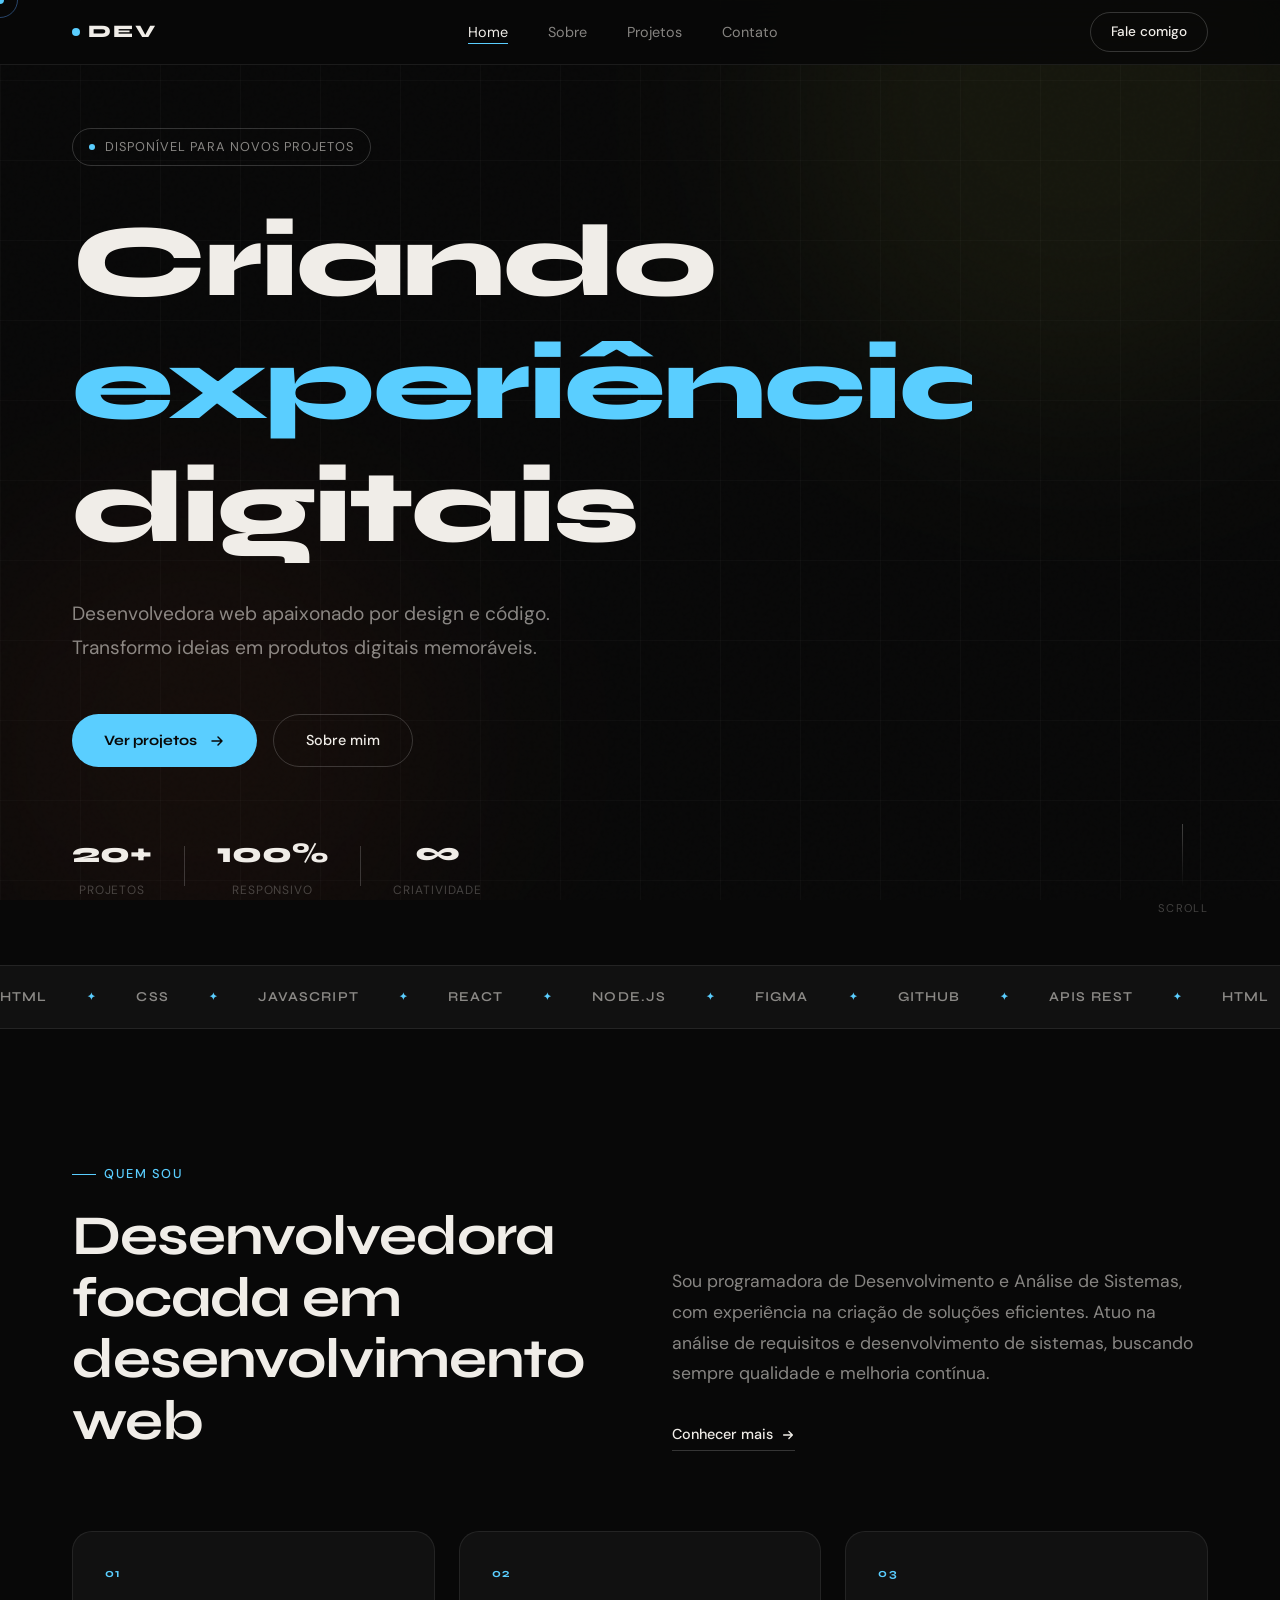
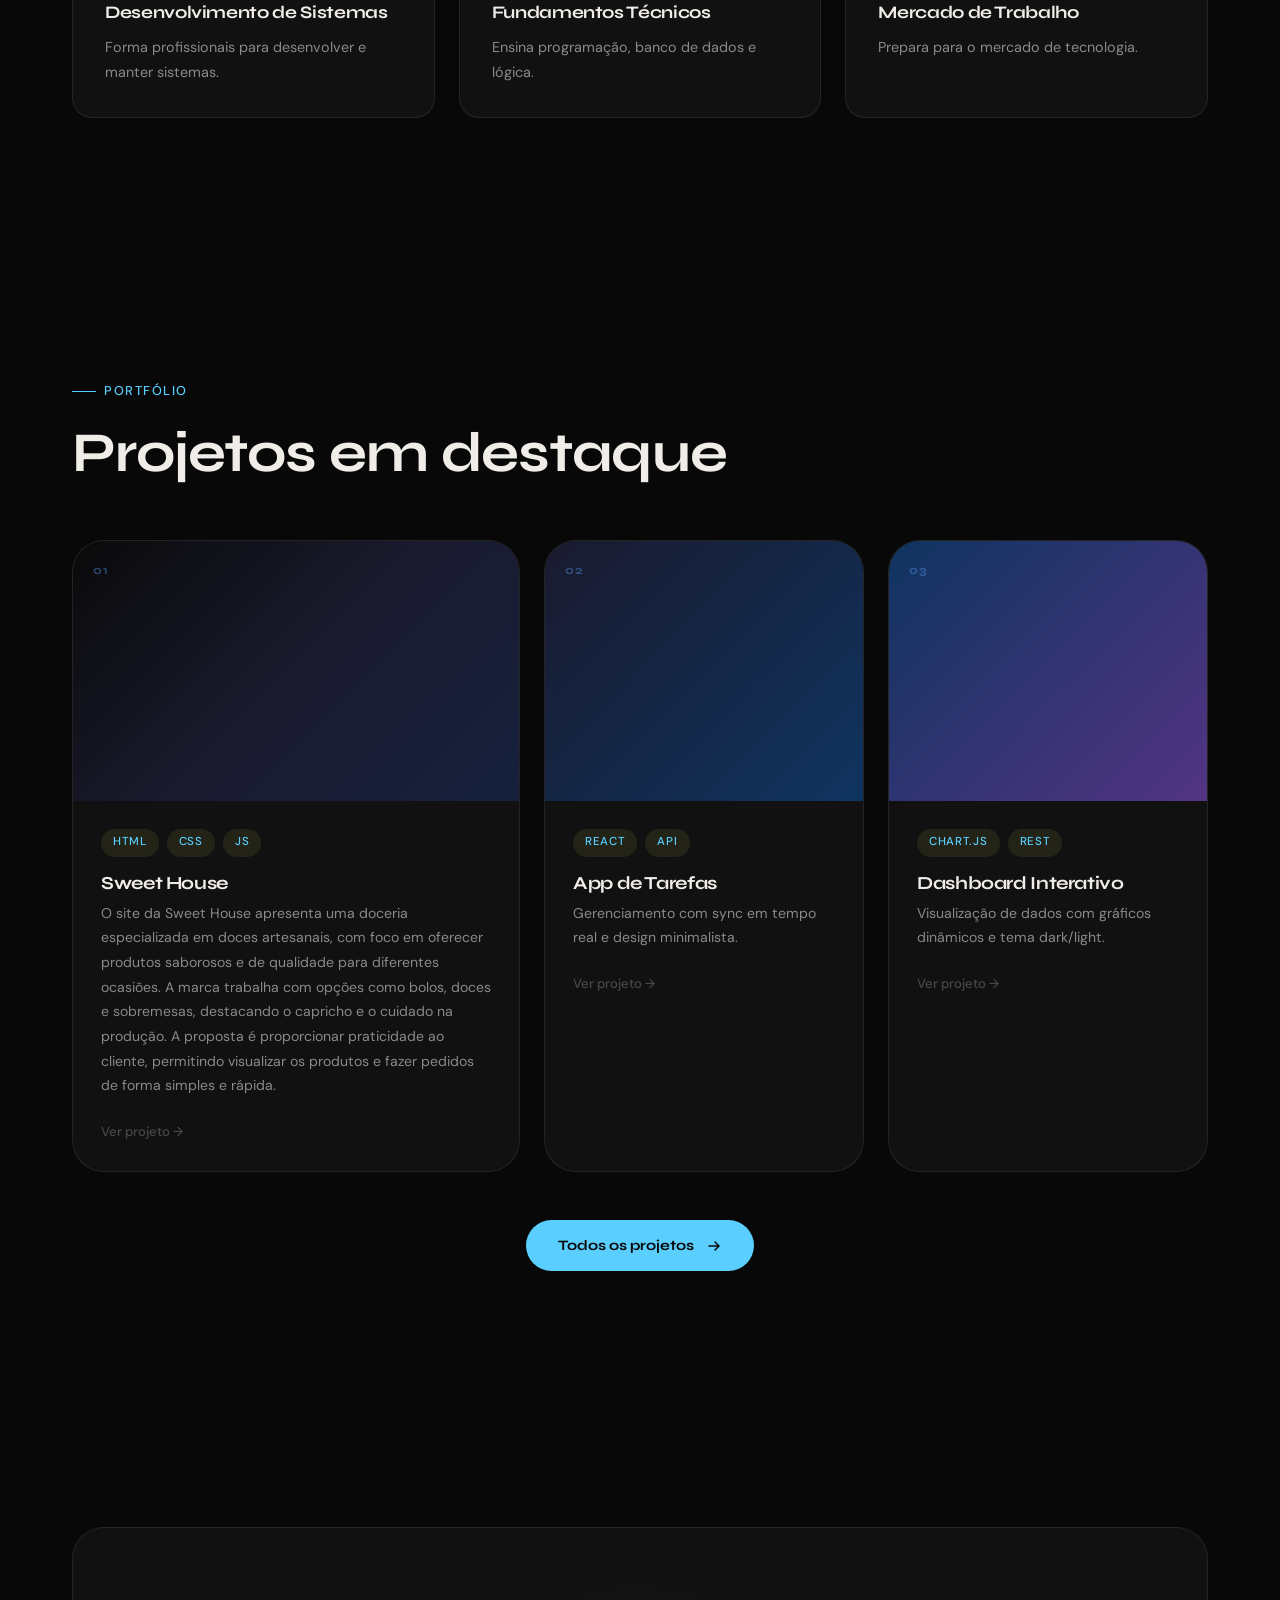
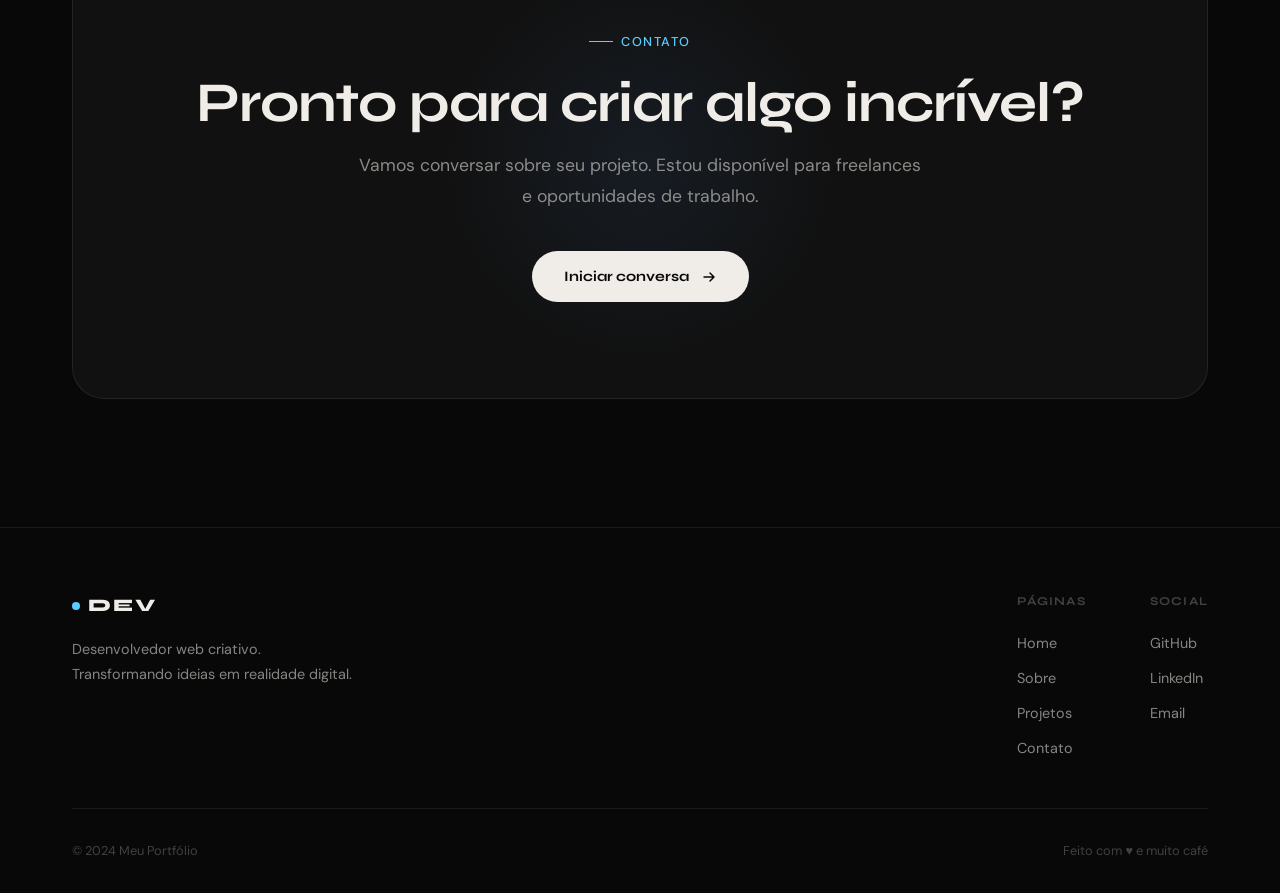
==== commit 9eb322a0: "Add files via upload" ====
--- a/index.html
+++ b/index.html
@@ -58,12 +58,12 @@
 
             <h1 class="hero-title reveal">
                 <span class="line">Criando</span>
-                <span class="line accent-line">experiências</span>
+                <span class="line accent-line">experiências </span>
                 <span class="line">digitais</span>
             </h1>
 
             <p class="hero-desc reveal">
-                Desenvolvedor web apaixonado por design e código.<br>
+                Desenvolvedora web apaixonado por design e código.<br>
                 Transformo ideias em produtos digitais memoráveis.
             </p>
 
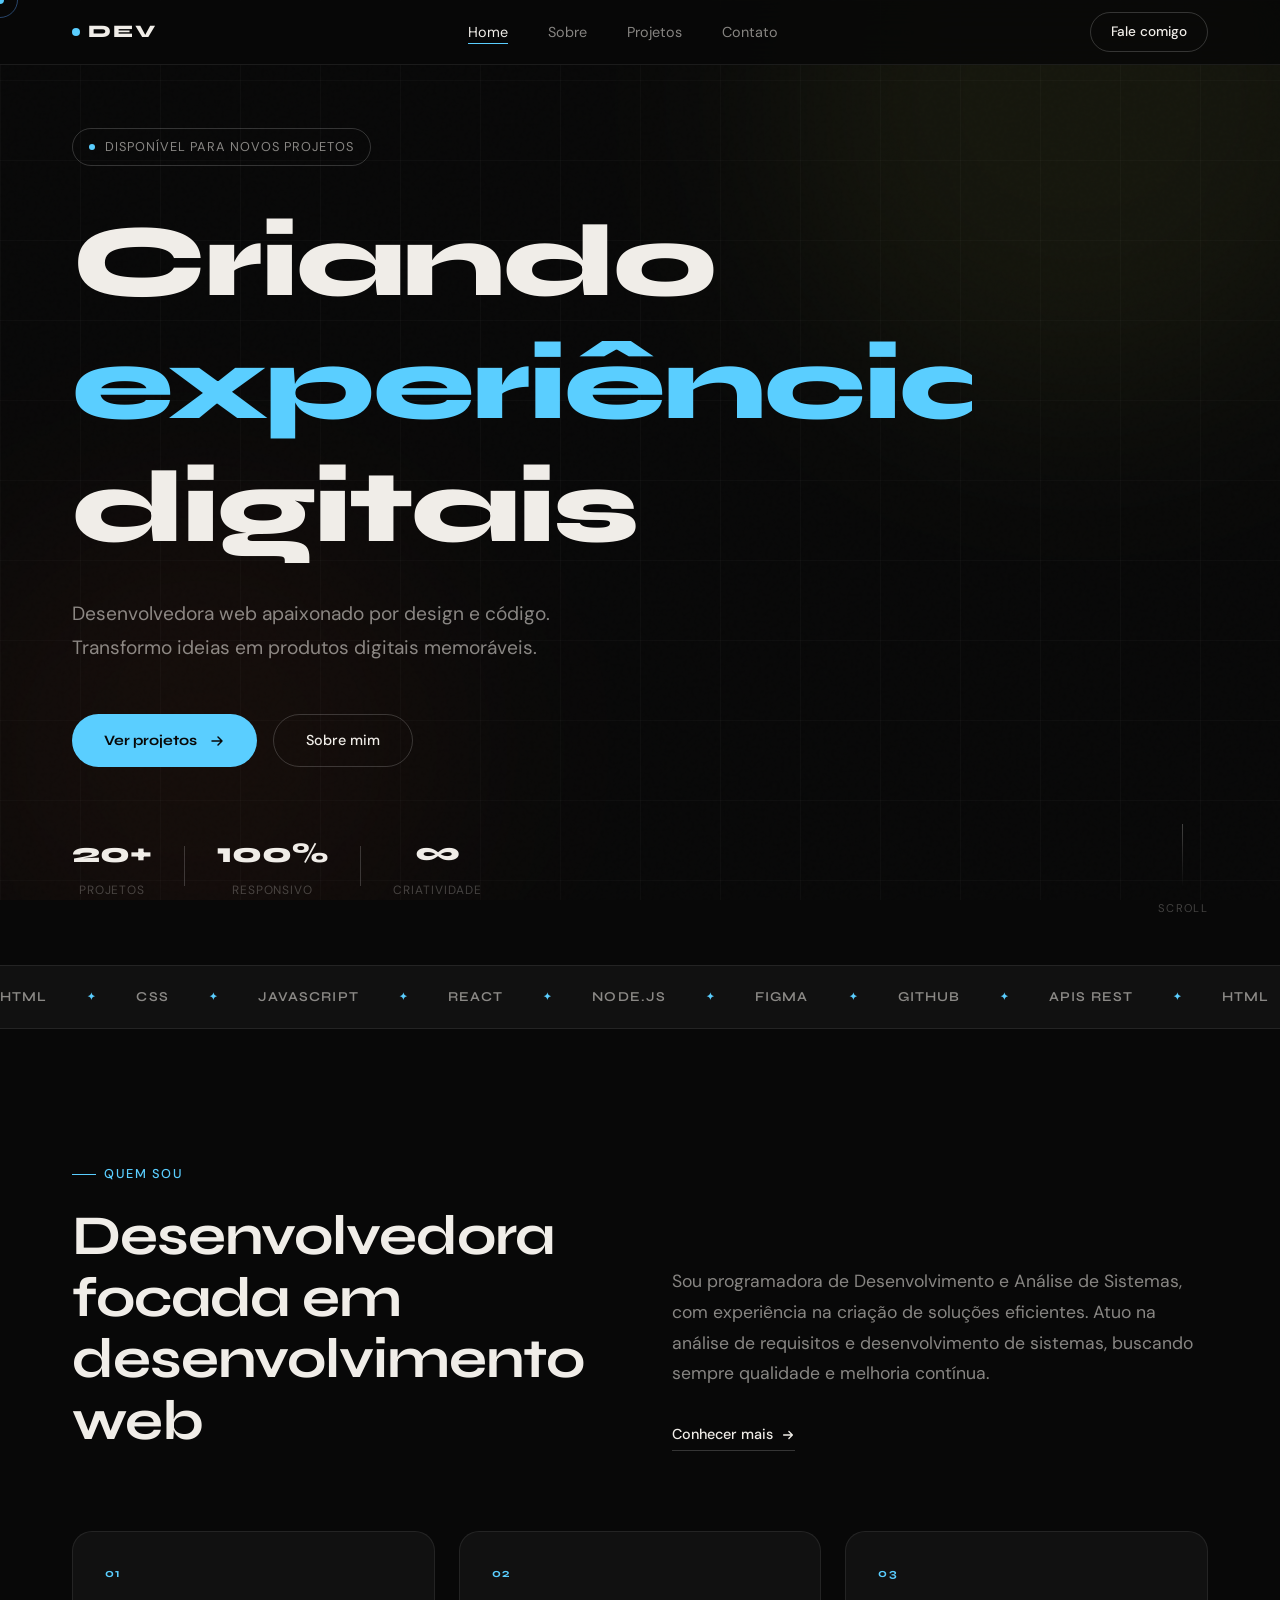
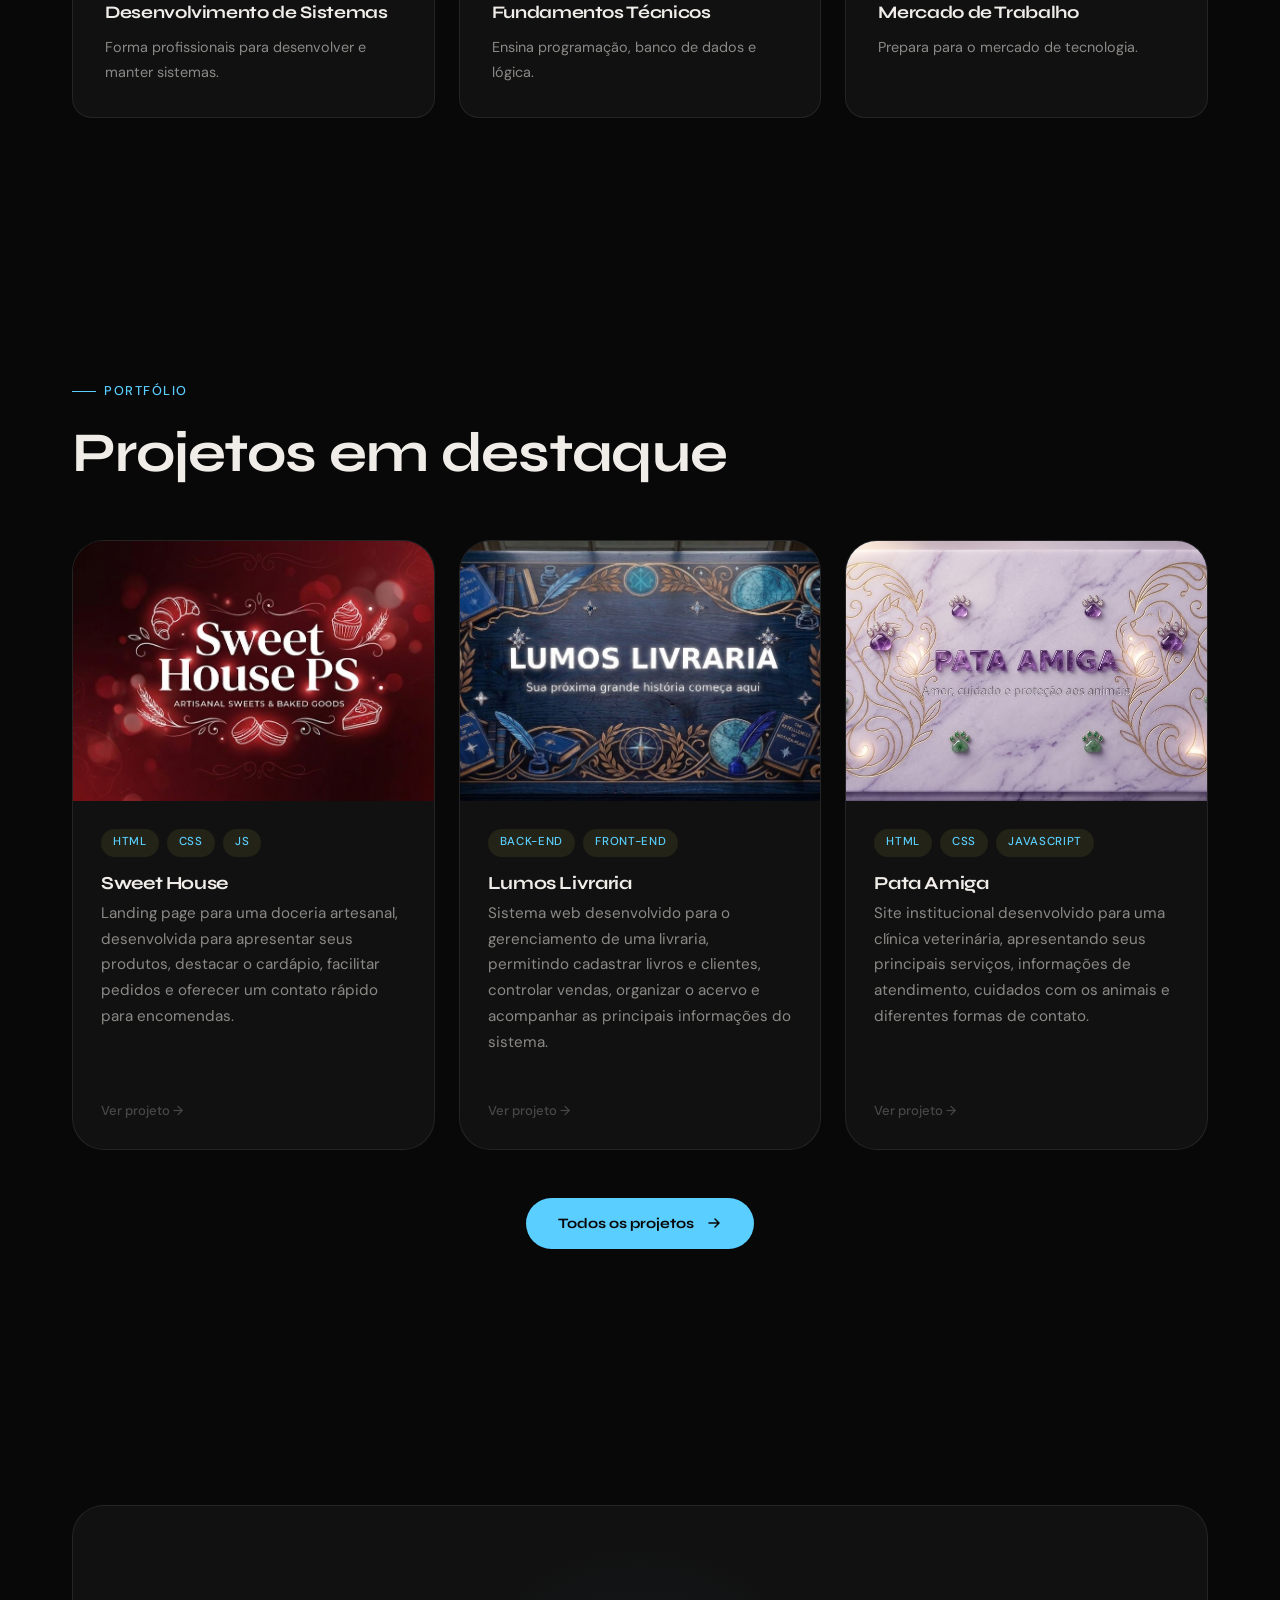
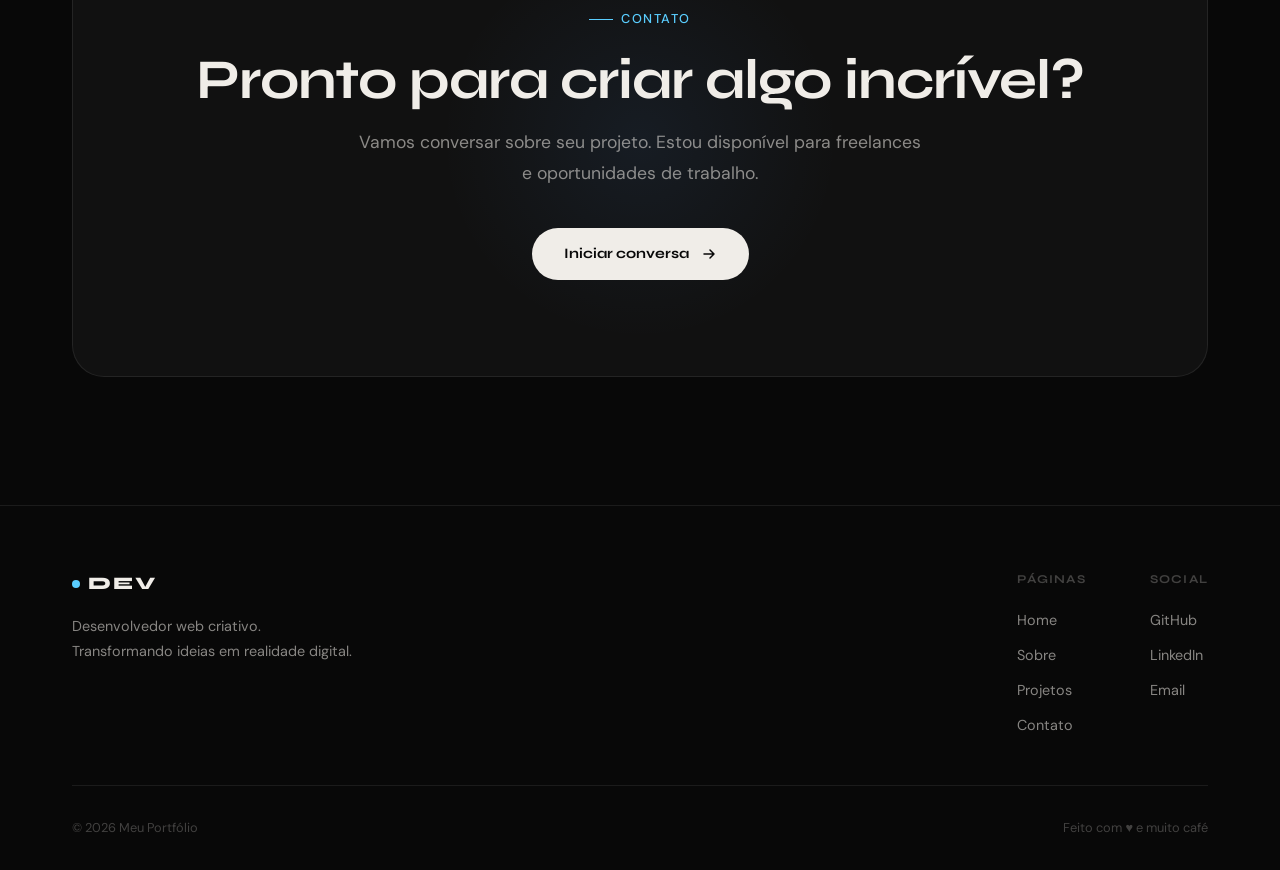
==== commit 8cb4ad7c: "Add files via upload" ====
--- a/index.html
+++ b/index.html
@@ -1,14 +1,87 @@
 <!DOCTYPE html>
 <html lang="pt-BR">
+
 <head>
     <meta charset="UTF-8">
     <meta name="viewport" content="width=device-width, initial-scale=1.0">
+
     <title>Portfólio — Desenvolvedor Web</title>
     <link rel="preconnect" href="https://fonts.googleapis.com">
     <link rel="preconnect" href="https://fonts.gstatic.com" crossorigin>
-    <link href="https://fonts.googleapis.com/css2?family=Syne:wght@400;600;700;800&family=DM+Sans:ital,wght@0,300;0,400;0,500;1,300&display=swap" rel="stylesheet">
+    <link
+        href="https://fonts.googleapis.com/css2?family=Syne:wght@400;600;700;800&family=DM+Sans:ital,wght@0,300;0,400;0,500;1,300&display=swap"
+        rel="stylesheet">
     <link rel="stylesheet" href="styles.css">
+    <style>
+        /* Cards de destaque: mesma largura, altura e área de imagem. */
+        .featured-projects .proj-grid {
+            grid-template-columns: repeat(3, minmax(0, 1fr));
+            align-items: stretch;
+        }
+
+        .featured-projects .proj-card {
+            height: 610px;
+            min-height: 610px;
+        }
+
+        .featured-projects .proj-card-img {
+            height: 260px;
+            min-height: 260px;
+            flex: 0 0 260px;
+        }
+
+        .featured-projects .proj-card-overlay1,
+        .featured-projects .proj-card-overlay2,
+        .featured-projects .proj-card-overlay3 {
+            width: 100%;
+            height: 100%;
+            background-size: cover;
+            background-position: center;
+            background-repeat: no-repeat;
+        }
+
+        .featured-projects .proj-card-info {
+            flex: 1;
+            display: flex;
+            flex-direction: column;
+            min-height: 0;
+        }
+
+        .featured-projects .proj-card-info p {
+            min-height: 4.8em;
+            display: -webkit-box;
+            -webkit-box-orient: vertical;
+            -webkit-line-clamp: 3;
+            overflow: hidden;
+        }
+
+        .featured-projects .proj-link {
+            margin-top: auto;
+        }
+
+        @media (max-width: 1024px) {
+            .featured-projects .proj-grid {
+                grid-template-columns: repeat(2, minmax(0, 1fr));
+            }
+
+            .featured-projects .proj-card--large {
+                grid-column: span 1;
+            }
+        }
+
+        @media (max-width: 768px) {
+            .featured-projects .proj-grid {
+                grid-template-columns: 1fr;
+            }
+
+            .featured-projects .proj-card {
+                height: auto;
+                min-height: 610px;
+            }
+        }
+    </style>
 </head>
+
 <body>
 
     <!-- CURSOR -->
@@ -58,7 +131,7 @@
 
             <h1 class="hero-title reveal">
                 <span class="line">Criando</span>
-                <span class="line accent-line">experiências </span>
+                <span class="line accent-line">experiências</span>
                 <span class="line">digitais</span>
             </h1>
 
@@ -70,7 +143,10 @@
             <div class="hero-actions reveal">
                 <a href="projetos.html" class="btn-main">
                     <span>Ver projetos</span>
-                    <svg width="16" height="16" viewBox="0 0 16 16" fill="none"><path d="M3 8h10M9 4l4 4-4 4" stroke="currentColor" stroke-width="1.5" stroke-linecap="round" stroke-linejoin="round"/></svg>
+                    <svg width="16" height="16" viewBox="0 0 16 16" fill="none">
+                        <path d="M3 8h10M9 4l4 4-4 4" stroke="currentColor" stroke-width="1.5" stroke-linecap="round"
+                            stroke-linejoin="round" />
+                    </svg>
                 </a>
                 <a href="sobre.html" class="btn-ghost">Sobre mim</a>
             </div>
@@ -133,10 +209,15 @@
                     <h2 class="reveal">Desenvolvedora focada em desenvolvimento web</h2>
                 </div>
                 <div class="about-snap-right reveal">
-                    <p>Sou programadora de Desenvolvimento e Análise de Sistemas, com experiência na criação de soluções eficientes. Atuo na análise de requisitos e desenvolvimento de sistemas, buscando sempre qualidade e melhoria contínua.</p>
+                    <p>Sou programadora de Desenvolvimento e Análise de Sistemas, com experiência na criação de soluções
+                        eficientes. Atuo na análise de requisitos e desenvolvimento de sistemas, buscando sempre
+                        qualidade e melhoria contínua.</p>
                     <a href="sobre.html" class="link-arrow">
                         Conhecer mais
-                        <svg width="14" height="14" viewBox="0 0 16 16" fill="none"><path d="M3 8h10M9 4l4 4-4 4" stroke="currentColor" stroke-width="1.5" stroke-linecap="round" stroke-linejoin="round"/></svg>
+                        <svg width="14" height="14" viewBox="0 0 16 16" fill="none">
+                            <path d="M3 8h10M9 4l4 4-4 4" stroke="currentColor" stroke-width="1.5"
+                                stroke-linecap="round" stroke-linejoin="round" />
+                        </svg>
                     </a>
                 </div>
             </div>
@@ -170,56 +251,85 @@
             </div>
 
             <div class="proj-grid">
+
                 <a href="projetos.html" class="proj-card proj-card--large reveal">
-                    <div class="proj-card-img" style="background: linear-gradient(135deg, #0A0A0A 0%, #1a1a2e 50%, #16213e 100%);">
+                    <div class="proj-card-img"
+                        style="background: linear-gradient(135deg, #0A0A0A 0%, #1a1a2e 50%, #16213e 100%);">
                         <div class="proj-card-overlay1"></div>
-                        <span class="proj-num">01</span>
-                    </div>
+                    </div>
+
                     <div class="proj-card-info">
                         <div class="proj-tags">
                             <span>HTML</span><span>CSS</span><span>JS</span>
                         </div>
+
                         <h3>Sweet House</h3>
-                        <p>O site da Sweet House apresenta uma doceria especializada em doces artesanais, com foco em oferecer produtos saborosos e de qualidade para diferentes ocasiões. A marca trabalha com opções como bolos, doces e sobremesas, destacando o capricho e o cuidado na produção. A proposta é proporcionar praticidade ao cliente, permitindo visualizar os produtos e fazer pedidos de forma simples e rápida.</p>
+
+                        <p>
+                            Landing page para uma doceria artesanal, desenvolvida para apresentar
+                            seus produtos, destacar o cardápio, facilitar pedidos e oferecer um
+                            contato rápido para encomendas.
+                        </p>
+
                         <span class="proj-link">Ver projeto →</span>
                     </div>
                 </a>
+
 
                 <a href="projetos.html" class="proj-card reveal" style="animation-delay:.1s">
                     <div class="proj-card-img" style="background: linear-gradient(135deg, #1a1a2e 0%, #0f3460 100%);">
                         <div class="proj-card-overlay2"></div>
-                        <span class="proj-num">02</span>
-                    </div>
+                    </div>
+
                     <div class="proj-card-info">
                         <div class="proj-tags">
-                            <span>React</span><span>API</span>
+                            <span>Back-End</span><span>Front-End</span>
                         </div>
-                        <h3>App de Tarefas</h3>
-                        <p>Gerenciamento com sync em tempo real e design minimalista.</p>
+
+                        <h3>Lumos Livraria</h3>
+
+                        <p>
+                            Sistema web desenvolvido para o gerenciamento de uma livraria,
+                            permitindo cadastrar livros e clientes, controlar vendas, organizar
+                            o acervo e acompanhar as principais informações do sistema.
+                        </p>
+
                         <span class="proj-link">Ver projeto →</span>
                     </div>
                 </a>
+
 
                 <a href="projetos.html" class="proj-card reveal" style="animation-delay:.2s">
                     <div class="proj-card-img" style="background: linear-gradient(135deg, #0f3460 0%, #533483 100%);">
                         <div class="proj-card-overlay3"></div>
-                        <span class="proj-num">03</span>
-                    </div>
+                    </div>
+
                     <div class="proj-card-info">
                         <div class="proj-tags">
-                            <span>Chart.js</span><span>REST</span>
+                            <span>HTML</span><span>CSS</span><span>JavaScript</span>
                         </div>
-                        <h3>Dashboard Interativo</h3>
-                        <p>Visualização de dados com gráficos dinâmicos e tema dark/light.</p>
+
+                        <h3>Pata Amiga</h3>
+
+                        <p>
+                            Site institucional desenvolvido para uma clínica veterinária,
+                            apresentando seus principais serviços, informações de atendimento,
+                            cuidados com os animais e diferentes formas de contato.
+                        </p>
+
                         <span class="proj-link">Ver projeto →</span>
                     </div>
                 </a>
+
             </div>
 
             <div class="section-cta reveal">
                 <a href="projetos.html" class="btn-main">
                     <span>Todos os projetos</span>
-                    <svg width="16" height="16" viewBox="0 0 16 16" fill="none"><path d="M3 8h10M9 4l4 4-4 4" stroke="currentColor" stroke-width="1.5" stroke-linecap="round" stroke-linejoin="round"/></svg>
+                    <svg width="16" height="16" viewBox="0 0 16 16" fill="none">
+                        <path d="M3 8h10M9 4l4 4-4 4" stroke="currentColor" stroke-width="1.5" stroke-linecap="round"
+                            stroke-linejoin="round" />
+                    </svg>
                 </a>
             </div>
         </div>
@@ -233,10 +343,14 @@
                 <div class="cta-content">
                     <span class="section-label">Contato</span>
                     <h2>Pronto para criar algo incrível?</h2>
-                    <p>Vamos conversar sobre seu projeto. Estou disponível para freelances e oportunidades de trabalho.</p>
+                    <p>Vamos conversar sobre seu projeto. Estou disponível para freelances e oportunidades de trabalho.
+                    </p>
                     <a href="contato.html" class="btn-main btn-main--light">
                         <span>Iniciar conversa</span>
-                        <svg width="16" height="16" viewBox="0 0 16 16" fill="none"><path d="M3 8h10M9 4l4 4-4 4" stroke="currentColor" stroke-width="1.5" stroke-linecap="round" stroke-linejoin="round"/></svg>
+                        <svg width="16" height="16" viewBox="0 0 16 16" fill="none">
+                            <path d="M3 8h10M9 4l4 4-4 4" stroke="currentColor" stroke-width="1.5"
+                                stroke-linecap="round" stroke-linejoin="round" />
+                        </svg>
                     </a>
                 </div>
             </div>
@@ -263,14 +377,15 @@
                     </div>
                     <div class="footer-col">
                         <span class="footer-col-title">Social</span>
-                        <a href="#">GitHub</a>
-                        <a href="#">LinkedIn</a>
-                        <a href="#">Email</a>
+                        <a href="https://github.com/sasasantos" target="_blank">GitHub</a>
+                        <a href="https://www.linkedin.com/in/sabrina-santos-de-oliveira-33b5073b0/"
+                            target="_blank">LinkedIn</a>
+                        <a href="mailto:Sabrinasantosoliveira82@gmail.com" target="_blank">Email</a>
                     </div>
                 </div>
             </div>
             <div class="footer-bottom">
-                <span>© 2024 Meu Portfólio</span>
+                <span>© 2026 Meu Portfólio</span>
                 <span>Feito com ♥ e muito café</span>
             </div>
         </div>
@@ -278,4 +393,5 @@
 
     <script src="script.js"></script>
 </body>
-</html>
+
+</html>
--- a/styles.css
+++ b/styles.css
@@ -5,6 +5,9 @@
    ================================================ */
 
 *, *::before, *::after { margin:0; padding:0; box-sizing:border-box; }
+html {
+    color-scheme: only light
+}
 
 :root {
     --bg:        #080808;
@@ -427,7 +430,7 @@
 .section-header { margin-bottom: 3.5rem; }
 .proj-grid {
     display: grid;
-    grid-template-columns: 1.4fr 1fr 1fr;
+    grid-template-columns: repeat(3, minmax(0, 1fr));
     grid-template-rows: auto;
     gap: 1.5rem;
 }
@@ -437,8 +440,11 @@
     overflow: hidden;
     background: var(--surface);
     transition: all .4s var(--ease);
-    display: flex; flex-direction: column;
+    display: flex;
+    flex-direction: column;
     position: relative;
+    height: 610px;
+    min-height: 610px;
 }
 .proj-card:hover { border-color: var(--border-h); transform: translateY(-6px); box-shadow: 0 24px 60px rgba(0,0,0,0.4); }
 .proj-card--large { grid-row: span 1; }
@@ -450,18 +456,19 @@
 .proj-card:hover .proj-card-img { transform: scale(1.03); }
 .proj-card-overlay1 {
     position: absolute; inset: 0;
-    background-image: url("https://sweet-house-ps.onrender.com/images/fundo.jpg");
+    background-image: url("/imagens/doceria.jpg");
     background-size: cover;
     background-position: center;
 }
 .proj-card-overlay2 {
     position: absolute; inset: 0;
-    background-image: url("https://jokenpo-f6ar.onrender.com/img/Jo-Ken-Po.png");
+    background-image: url("/imagens/livraria.png");
+    background-size: cover;
     background-position: center;
 }
 .proj-card-overlay3 {
     position: absolute; inset: 0;
-    background-image: url("https://raw.githubusercontent.com/sasasantos/Pata-amiga/refs/heads/main/imagens/loja.jpg");
+    background-image: url("/imagens/veterinaria.png");
     background-size: cover;
     background-position: center;
 }
@@ -471,7 +478,13 @@
     font-size: .75rem; font-weight: 700; letter-spacing: .1em;
     color:rgba(90, 162, 255, 0.4);
 }
-.proj-card-info { padding: 1.75rem; }
+.proj-card-info {
+    padding: 1.75rem;
+    display: flex;
+    flex-direction: column;
+    flex: 1 1 auto;
+    min-height: 0;
+}
 .proj-tags {
     display: flex; flex-wrap: wrap; gap: .5rem;
     margin-bottom: 1rem;
@@ -484,9 +497,25 @@
     padding: .3rem .75rem; border-radius: 999px;
 }
 .proj-card h3 { font-size: 1.15rem; margin-bottom: .5rem; }
-.proj-card p  { font-size: .88rem; color: var(--fg-muted); margin-bottom: 1.25rem; }
+.proj-card p {
+    font-size: .95rem;
+    line-height: 1.7;
+    color: var(--fg-muted);
+    margin-bottom: 1.25rem;
+    display: block;
+    height: auto;
+    max-height: none;
+    min-height: 0;
+    overflow: visible;
+    text-overflow: clip;
+    white-space: normal;
+}
 .proj-link {
-    font-size: .82rem; font-weight: 500;
+    margin-top: auto;
+    padding-top: 1.5rem;
+    flex-shrink: 0;
+    font-size: .82rem;
+    font-weight: 500;
     color: var(--fg-faint);
     transition: color .3s;
 }
@@ -699,42 +728,42 @@
     height: 280px; position: relative; overflow: hidden;
 }
 .proj-big-img-inner1 {
-    background-image: url("https://sweet-house-ps.onrender.com/images/fundo.jpg");
+    background-image: url("/imagens/sweet-house.png");
     background-size: cover;
     background-position: center;
     width: 100%; height: 100%;
     transition: transform .5s var(--ease);
 }
 .proj-big-img-inner2 {
-    background-image: url("https://jokenpo-f6ar.onrender.com/img/Jo-Ken-Po.png");
+    background-image: url("/imagens/lumos.png");
     background-size: cover;
     background-position: center;
     width: 100%; height: 100%;
     transition: transform .5s var(--ease);
 }
 .proj-big-img-inner3 {
-    background-image: url("https://raw.githubusercontent.com/sasasantos/Pata-amiga/refs/heads/main/imagens/loja.jpg");
+    background-image: url("/imagens/pata-amiga.png");
     background-size: cover;
     background-position: center;
     width: 100%; height: 100%;
     transition: transform .5s var(--ease);
 }
 .proj-big-img-inner4 {
-    background-image: url("imagens/harry_potter.png");
+    background-image: url("/imagens/harry_potter.png");
     background-size: cover;
     background-position: center;
     width: 100%; height: 100%;
     transition: transform .5s var(--ease);
 }
 .proj-big-img-inner5 {
-    background-image: url("imagens/gatinha_marie.png");
+    background-image: url("/imagens/receita.png");
     background-size: cover;
     background-position: center;
     width: 100%; height: 100%;
     transition: transform .5s var(--ease);
 }
 .proj-big-img-inner6 {
-    background-image: url("imagens/mundo\ das\ frutas.png");
+    background-image: url("/imagens/formula1.png");
     background-size: cover;
     background-position: center;
     width: 100%; height: 100%;
@@ -878,3 +907,105 @@
 @media (max-width: 480px) {
     .soft-grid { grid-template-columns: 1fr 1fr; }
 }
+
+/* ==========================================================
+   PROJETOS EM DESTAQUE — CORREÇÃO DEFINITIVA
+   ========================================================== */
+.featured-projects .proj-grid {
+    display: grid !important;
+    grid-template-columns: repeat(3, minmax(0, 1fr)) !important;
+    gap: 1.5rem !important;
+    align-items: stretch !important;
+}
+
+.featured-projects .proj-card {
+    display: flex !important;
+    flex-direction: column !important;
+    height: 610px !important;
+    min-height: 610px !important;
+    overflow: hidden !important;
+}
+
+.featured-projects .proj-card-img {
+    height: 260px !important;
+    min-height: 260px !important;
+    flex: 0 0 260px !important;
+    overflow: hidden !important;
+}
+
+.featured-projects .proj-card-info {
+    display: flex !important;
+    flex-direction: column !important;
+    flex: 1 1 auto !important;
+    min-height: 0 !important;
+    padding: 1.75rem !important;
+}
+
+.featured-projects .proj-card-info p {
+    display: block !important;
+    position: static !important;
+    width: auto !important;
+    height: auto !important;
+    min-height: 0 !important;
+    max-height: none !important;
+    overflow: visible !important;
+    text-overflow: clip !important;
+    white-space: normal !important;
+    word-break: normal !important;
+    overflow-wrap: break-word !important;
+    -webkit-line-clamp: unset !important;
+    line-clamp: unset !important;
+    -webkit-box-orient: unset !important;
+    font-size: .95rem !important;
+    line-height: 1.7 !important;
+    color: var(--fg-muted) !important;
+    margin: 0 !important;
+}
+
+.featured-projects .proj-link {
+    display: block !important;
+    margin-top: auto !important;
+    padding-top: 1.5rem !important;
+    flex-shrink: 0 !important;
+}
+
+.featured-projects .proj-card-overlay1,
+.featured-projects .proj-card-overlay2,
+.featured-projects .proj-card-overlay3 {
+    position: absolute !important;
+    inset: 0 !important;
+    width: 100% !important;
+    height: 100% !important;
+    background-size: cover !important;
+    background-position: center !important;
+    background-repeat: no-repeat !important;
+}
+
+@media (max-width: 1024px) {
+    .featured-projects .proj-grid {
+        grid-template-columns: repeat(2, minmax(0, 1fr)) !important;
+    }
+    .featured-projects .proj-card--large {
+        grid-column: span 2 !important;
+    }
+}
+
+@media (max-width: 768px) {
+    .featured-projects .proj-grid {
+        grid-template-columns: 1fr !important;
+    }
+    .featured-projects .proj-card,
+    .featured-projects .proj-card--large {
+        grid-column: span 1 !important;
+        height: auto !important;
+        min-height: 0 !important;
+    }
+    .featured-projects .proj-card-img {
+        height: 240px !important;
+        min-height: 240px !important;
+        flex-basis: 240px !important;
+    }
+    .featured-projects .proj-link {
+        margin-top: 1.5rem !important;
+    }
+}
